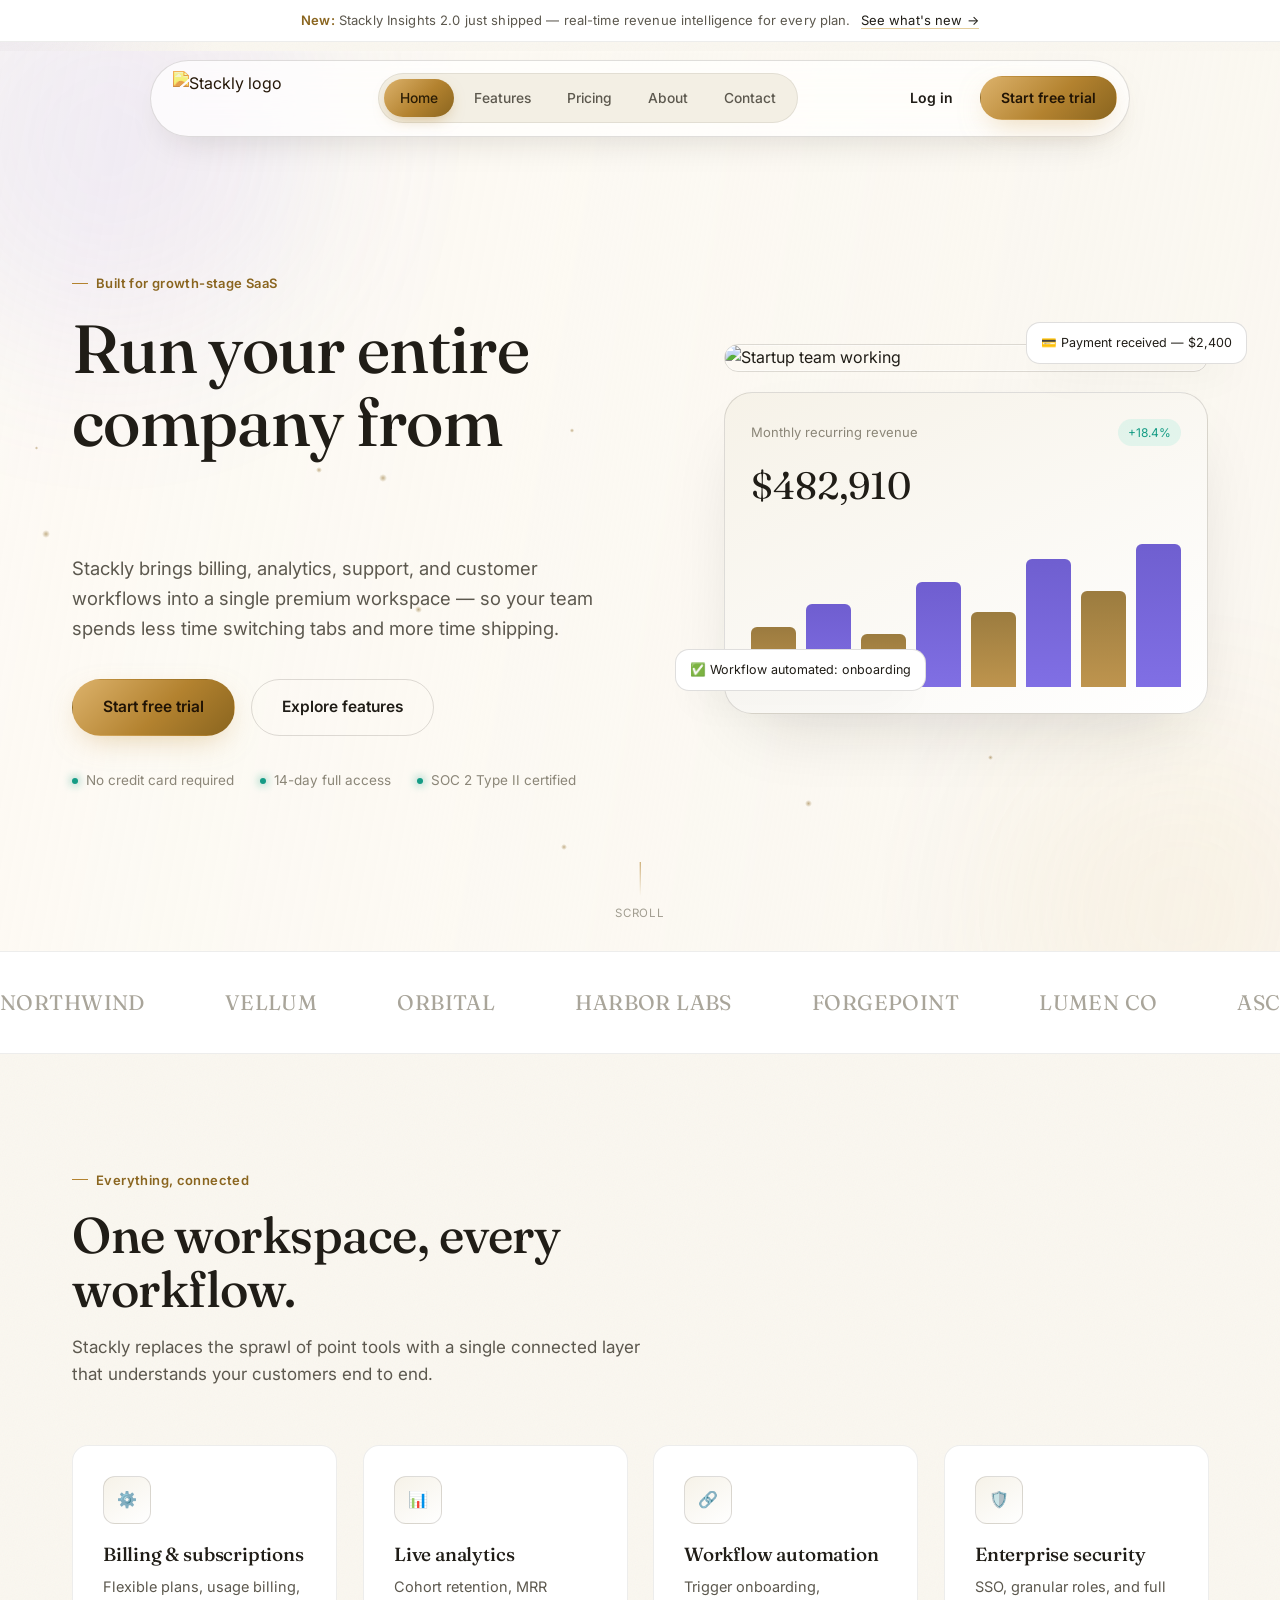
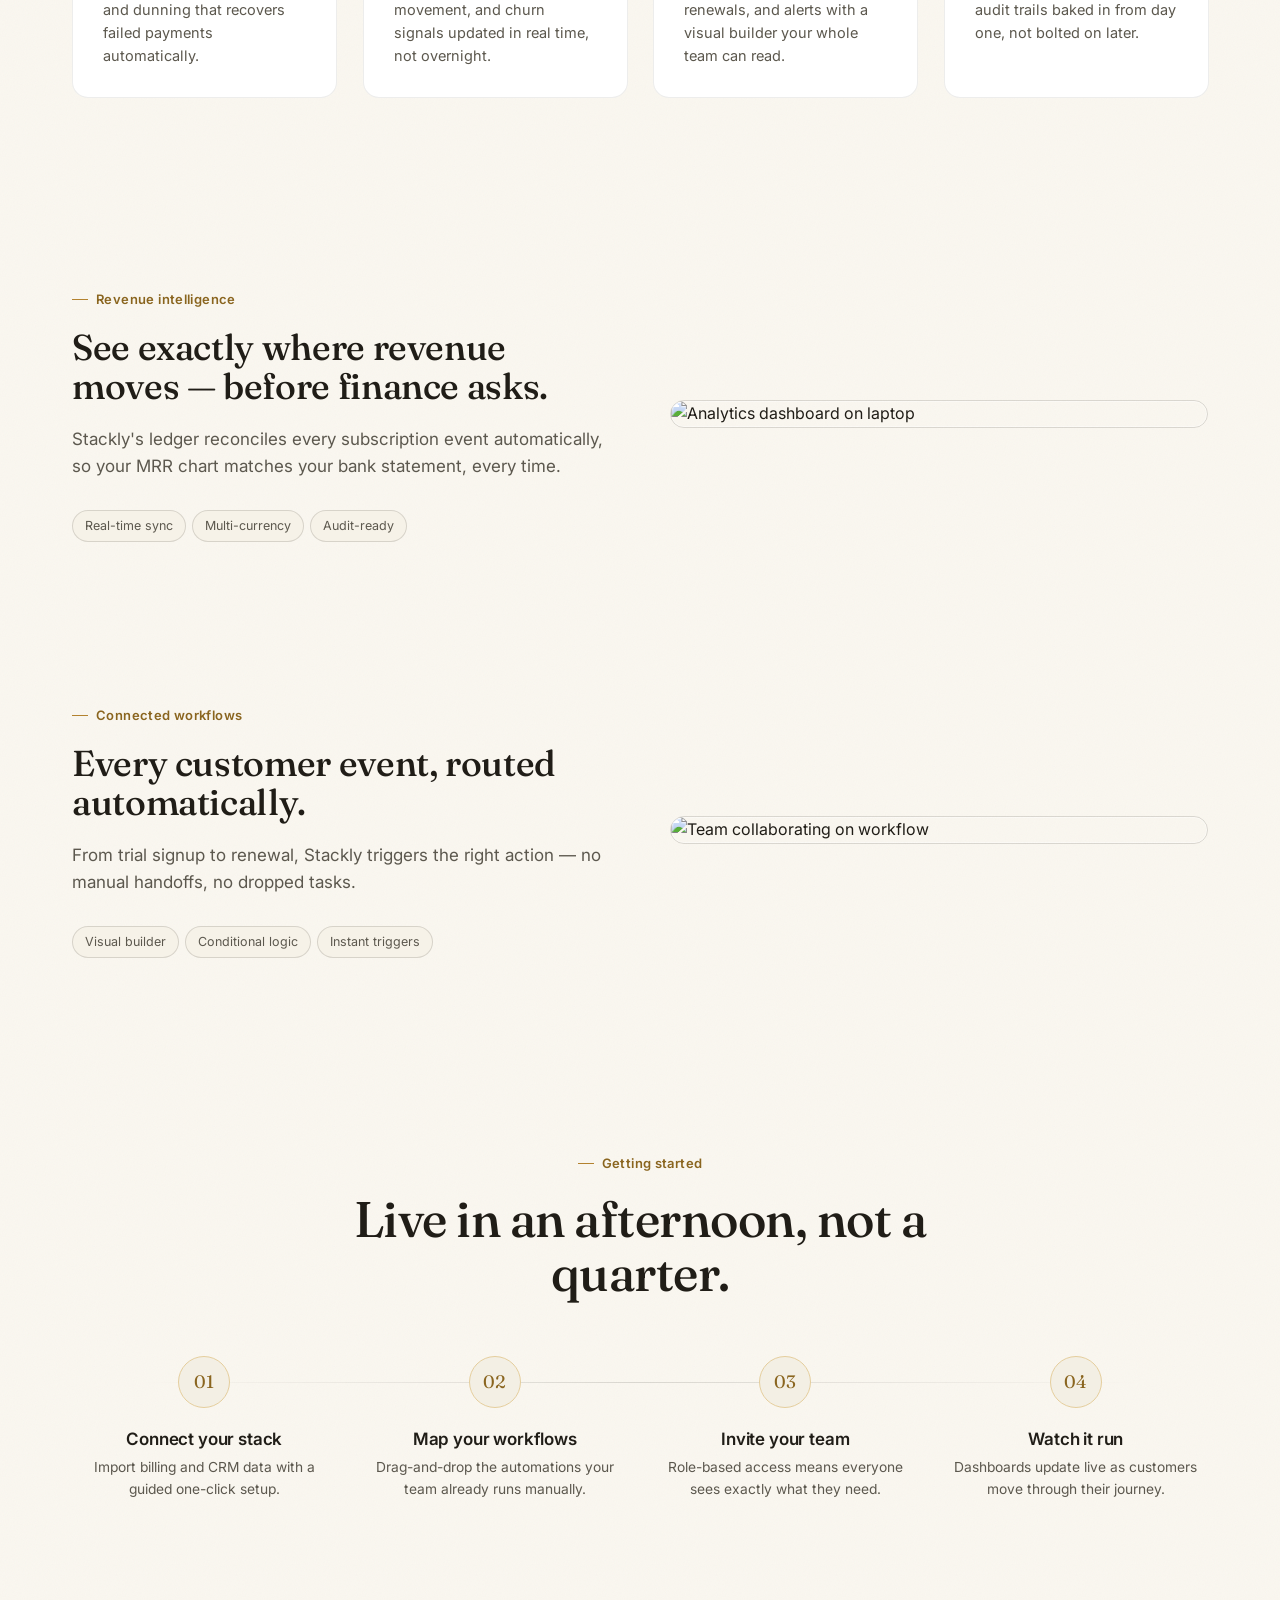
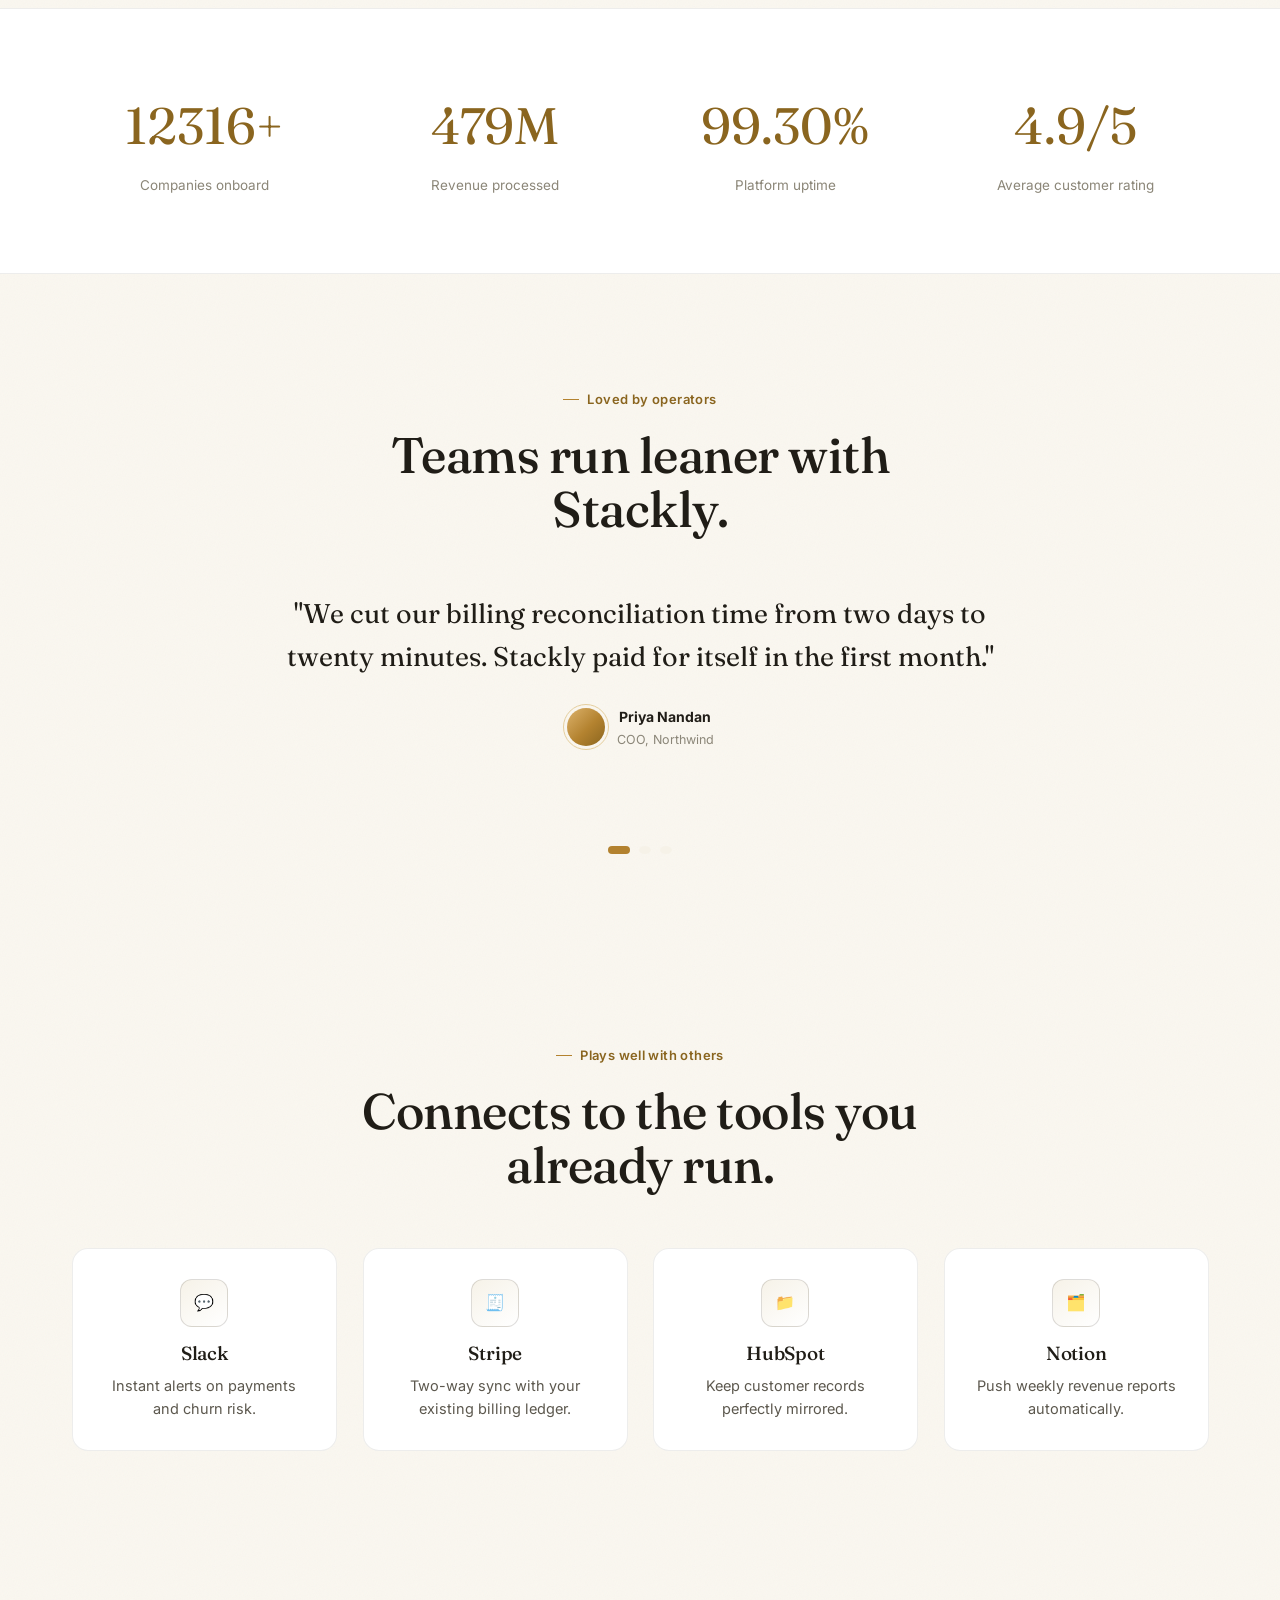
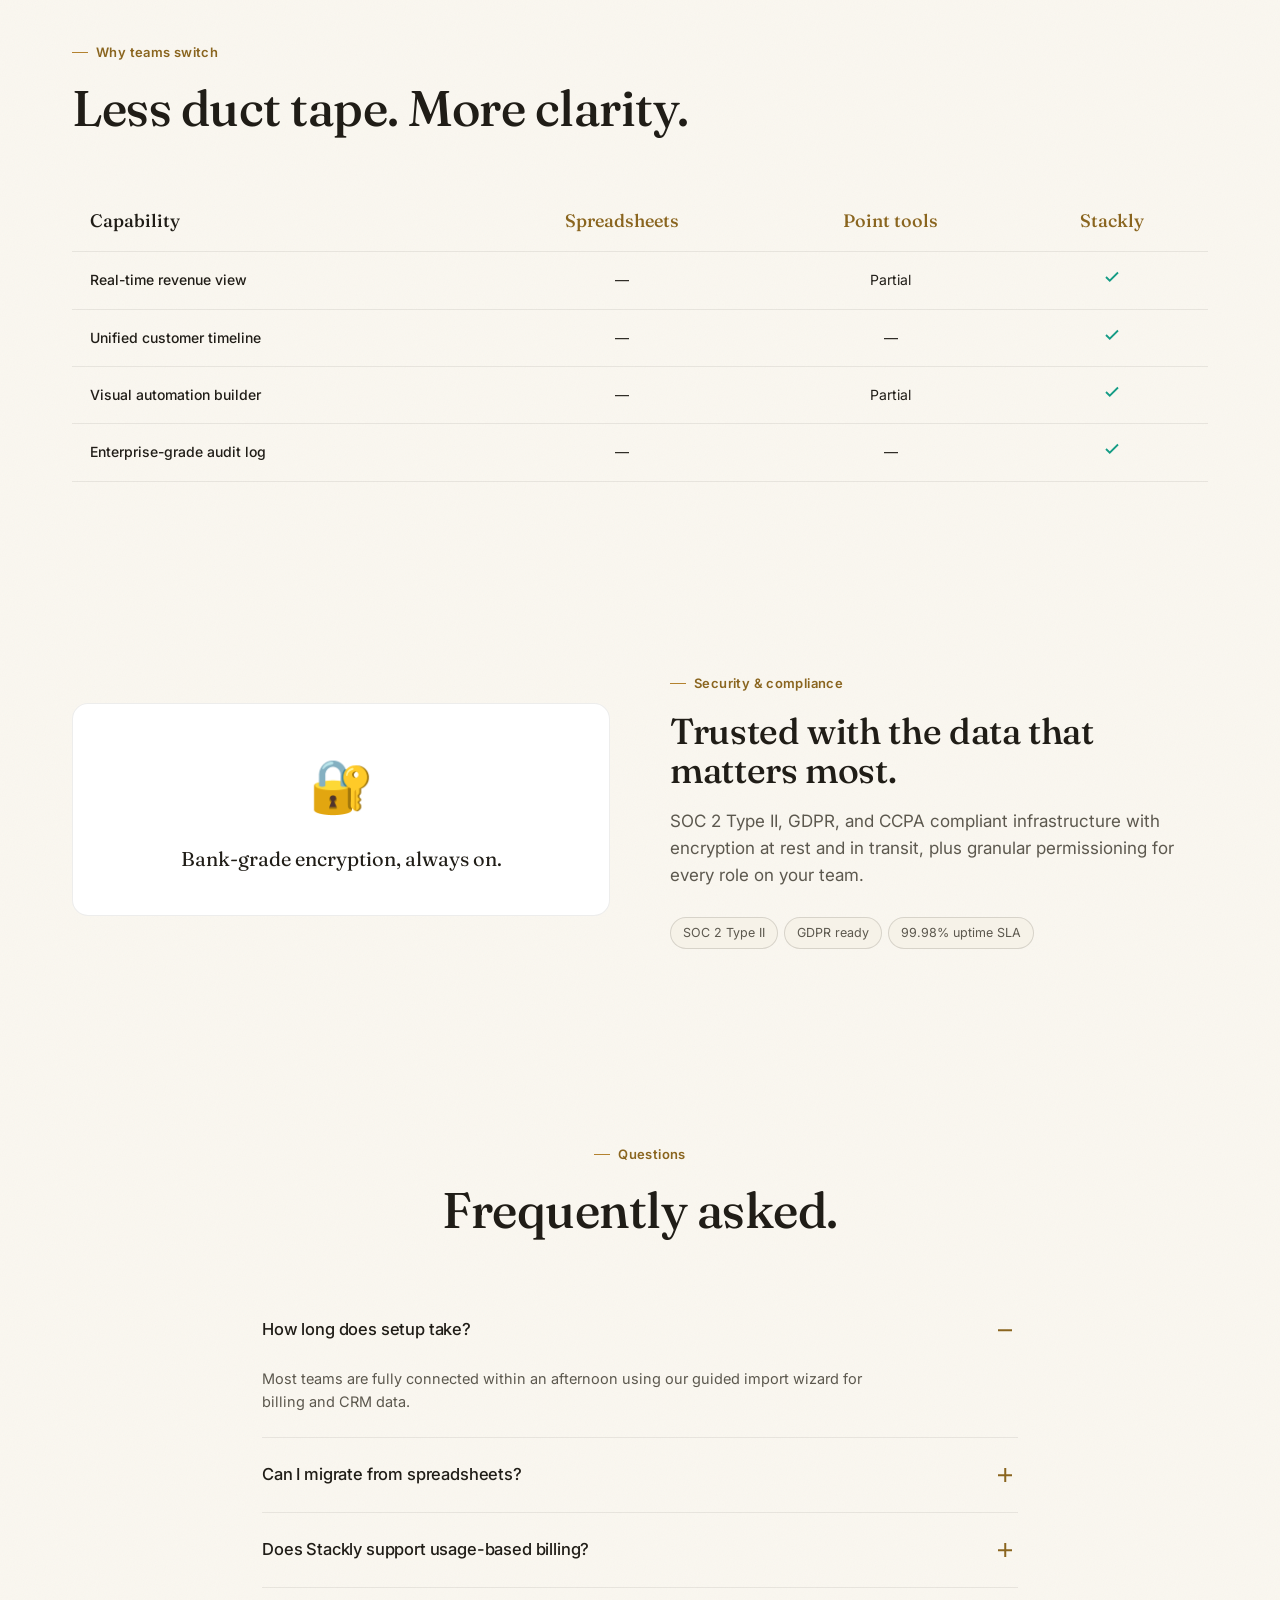
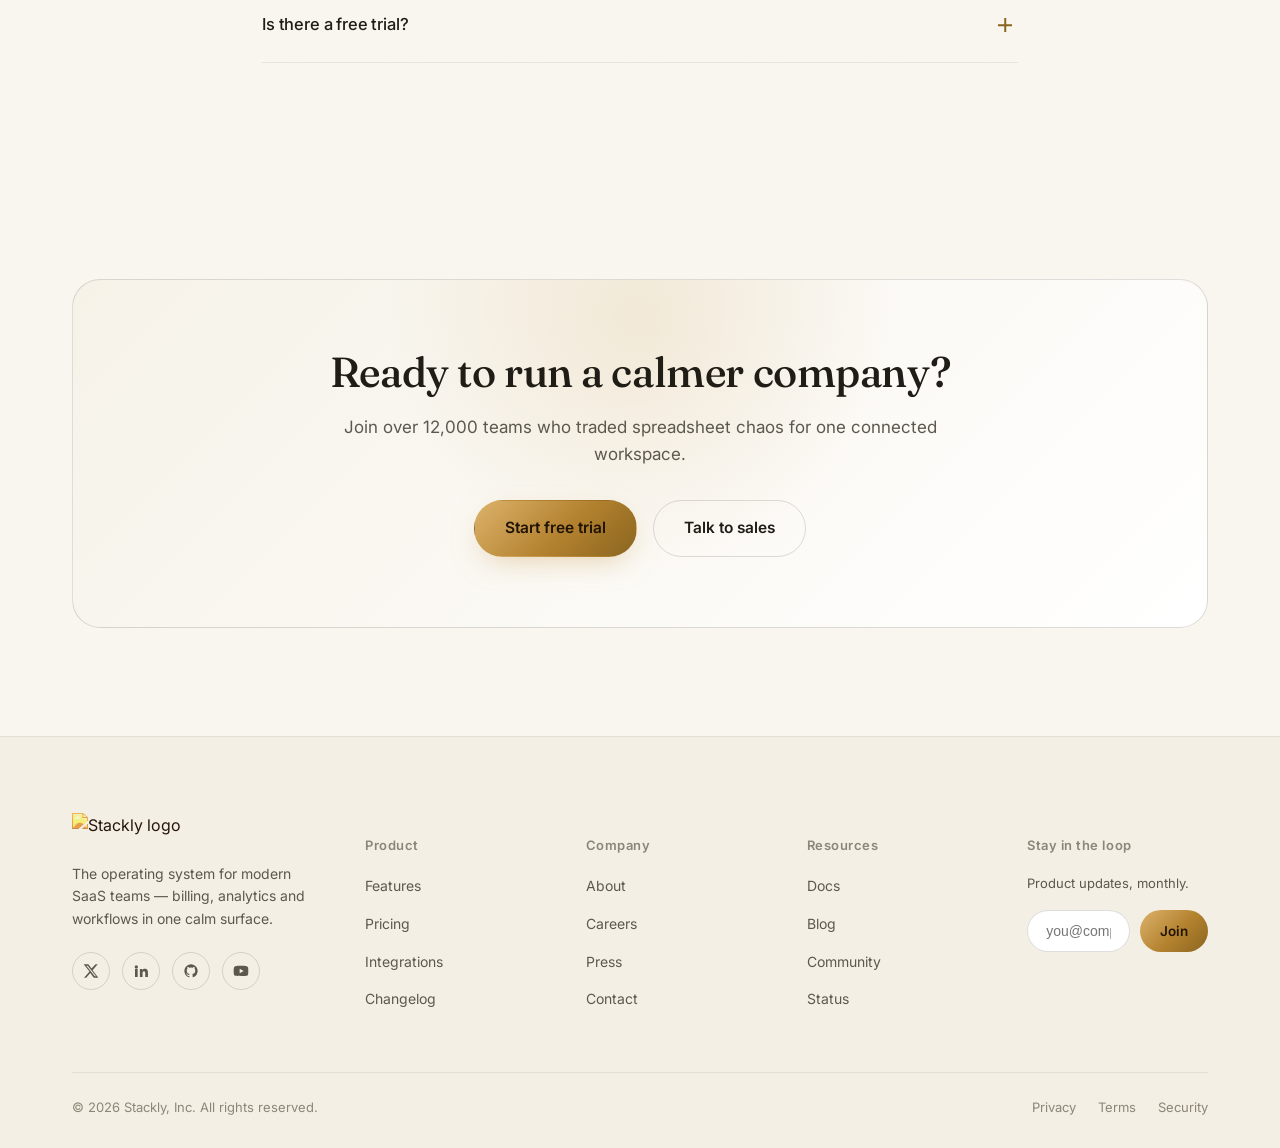
==== index.html @ a8111698 "initial commit" ====
<!doctype html>
<html lang="en">
<head>
<meta charset="UTF-8">
<meta name="viewport" content="width=device-width, initial-scale=1.0">
<title>Stackly — The operating system for modern SaaS teams</title>
<meta name="description" content="Stackly unifies your billing, analytics, and customer workflows into one premium control center built for scaling startups.">
<link rel="icon" href="https://wsrv.nl/?url=https://snabsolutions.in/wp-content/uploads/2026/02/stackly-snab-solutions.png&w=64&h=64&output=webp&q=80&fit=inside">
<link rel="stylesheet" href="styles.css">
</head>
<body>

<div class="grain"></div>
<div class="cursor-glow"></div>

<!-- 1. Announcement bar -->
<div class="announce">
  <strong>New:</strong> Stackly Insights 2.0 just shipped — real-time revenue intelligence for every plan.
  <a href="features.html">See what's new →</a>
</div>

<!-- Header / Nav -->
<header class="site">
  <nav class="nav">
    <a href="index.html" class="brand">
      <img class="logo-tint" src="https://wsrv.nl/?url=https://snabsolutions.in/wp-content/uploads/2026/02/stackly-snab-solutions.png&w=260&h=104&output=webp&q=80&fit=inside" alt="Stackly logo">
    </a>
    <div class="nav-links">
      <a href="index.html" class="active">Home</a>
      <a href="features.html">Features</a>
      <a href="pricing.html">Pricing</a>
      <a href="about.html">About</a>
      <a href="contact.html">Contact</a>
    </div>
    <div class="nav-cta">
      <a href="contact.html" class="btn btn-ghost">Log in</a>
      <a href="pricing.html" class="btn btn-primary"><span>Start free trial</span></a>
      <button class="burger" aria-label="Menu"><span></span><span></span><span></span></button>
    </div>
  </nav>
</header>
<div class="menu-scrim"></div>
<div class="mobile-menu">
  <button class="menu-close" aria-label="Close menu"><span></span><span></span></button>
  <div class="mobile-menu-links">
  <a href="index.html">Home</a>
  <a href="features.html">Features</a>
  <a href="pricing.html">Pricing</a>
  <a href="about.html">About</a>
  <a href="contact.html">Contact</a>
  </div>
  <div class="mobile-menu-actions">
    <a href="contact.html" class="btn btn-ghost btn-block" style="justify-content:center;">Log in</a>
    <a href="pricing.html" class="btn btn-primary btn-block" style="margin-top:20px;justify-content:center;"><span>Start free trial</span></a>
  </div>
</div>

<!-- 2. Hero -->
<section class="hero hero-home">
  <div class="hero-bg-layer"></div>
  <span class="blob blob-1"></span>
  <span class="blob blob-2"></span>
  <div class="container hero-grid">
    <div class="hero-copy reveal in">
      <div class="eyebrow">Built for growth-stage SaaS</div>
      <h1>Run your entire company from <em>one calm surface.</em></h1>
      <p class="lede">Stackly brings billing, analytics, support, and customer workflows into a single premium workspace — so your team spends less time switching tabs and more time shipping.</p>
      <div class="hero-actions">
        <a href="pricing.html" class="btn btn-primary btn-lg"><span>Start free trial</span></a>
        <a href="features.html" class="btn btn-ghost btn-lg">Explore features</a>
      </div>
      <div class="hero-meta">
        <span><i class="dot-ok"></i> No credit card required</span>
        <span><i class="dot-ok"></i> 14-day full access</span>
        <span><i class="dot-ok"></i> SOC 2 Type II certified</span>
      </div>
    </div>
    <div class="hero-visual">
      <div class="img-frame hero-photo reveal-scale in">
        <img src="https://wsrv.nl/?url=https%3A%2F%2Fimages.pexels.com%2Fphotos%2F29267512%2Fpexels-photo-29267512.jpeg&w=800&output=webp&q=75&fit=cover" alt="Startup team working" class="content-img" loading="lazy">
      </div>
      <div class="card-float">
        <div style="display:flex;justify-content:space-between;align-items:center;">
          <span style="font-size:13px;color:var(--text-faint);">Monthly recurring revenue</span>
          <span style="font-size:12px;color:var(--teal);background:rgba(52,209,182,.12);padding:4px 10px;border-radius:20px;">+18.4%</span>
        </div>
        <div style="font-family:'Fraunces';font-size:38px;margin-top:10px;">$482,910</div>
        <div class="mockbars">
          <i style="height:40%"></i><i style="height:55%"></i><i style="height:35%"></i><i style="height:70%"></i>
          <i style="height:50%"></i><i style="height:85%"></i><i style="height:64%"></i><i style="height:95%"></i>
        </div>
      </div>
      <div class="mini-badge b1">💳 Payment received — $2,400</div>
      <div class="mini-badge b2">✅ Workflow automated: onboarding</div>
    </div>
  </div>
  <div class="scroll-cue"><span></span>Scroll</div>
</section>

<!-- 3. Logo marquee -->
<div class="marquee-wrap">
  <div class="marquee-track">
    <span>NORTHWIND</span><span>VELLUM</span><span>ORBITAL</span><span>HARBOR&nbsp;LABS</span><span>FORGEPOINT</span><span>LUMEN&nbsp;CO</span><span>ASCEND</span>
    <span>NORTHWIND</span><span>VELLUM</span><span>ORBITAL</span><span>HARBOR&nbsp;LABS</span><span>FORGEPOINT</span><span>LUMEN&nbsp;CO</span><span>ASCEND</span>
  </div>
</div>

<!-- 4. Feature grid -->
<section>
  <div class="container">
    <div class="section-head reveal">
      <div class="eyebrow">Everything, connected</div>
      <h2 class="display">One workspace, every workflow.</h2>
      <p class="lede">Stackly replaces the sprawl of point tools with a single connected layer that understands your customers end to end.</p>
    </div>
    <div class="grid g-4 stagger">
      <div class="card reveal">
        <div class="icon">⚙️</div>
        <h3>Billing & subscriptions</h3>
        <p>Flexible plans, usage billing, and dunning that recovers failed payments automatically.</p>
      </div>
      <div class="card reveal">
        <div class="icon">📊</div>
        <h3>Live analytics</h3>
        <p>Cohort retention, MRR movement, and churn signals updated in real time, not overnight.</p>
      </div>
      <div class="card reveal">
        <div class="icon">🔗</div>
        <h3>Workflow automation</h3>
        <p>Trigger onboarding, renewals, and alerts with a visual builder your whole team can read.</p>
      </div>
      <div class="card reveal">
        <div class="icon">🛡️</div>
        <h3>Enterprise security</h3>
        <p>SSO, granular roles, and full audit trails baked in from day one, not bolted on later.</p>
      </div>
    </div>
  </div>
</section>

<!-- 5. Split feature showcase -->
<section class="section-tight">
  <div class="container split">
    <div class="reveal">
      <div class="eyebrow">Revenue intelligence</div>
      <h2 class="display" style="font-size:36px;">See exactly where revenue moves — before finance asks.</h2>
      <p class="lede" style="margin-top:20px;">Stackly's ledger reconciles every subscription event automatically, so your MRR chart matches your bank statement, every time.</p>
      <div style="margin-top:26px;"><span class="tag">Real-time sync</span><span class="tag">Multi-currency</span><span class="tag">Audit-ready</span></div>
    </div>
    <div class="reveal-scale img-frame">
      <img src="https://wsrv.nl/?url=https%3A%2F%2Fimages.pexels.com%2Fphotos%2F7109316%2Fpexels-photo-7109316.jpeg&w=800&output=webp&q=75&fit=cover" alt="Analytics dashboard on laptop" class="content-img" loading="lazy">
    </div>
  </div>
</section>

<!-- 5b. Workflow illustration split -->
<section class="section-tight">
  <div class="container split">
    <div class="reveal-scale img-frame" style="order:2;">
      <img src="https://wsrv.nl/?url=https%3A%2F%2Fimages.pexels.com%2Fphotos%2F17724731%2Fpexels-photo-17724731.jpeg&w=800&output=webp&q=75&fit=cover" alt="Team collaborating on workflow" class="content-img" loading="lazy">
    </div>
    <div class="reveal" style="order:1;">
      <div class="eyebrow">Connected workflows</div>
      <h2 class="display" style="font-size:36px;">Every customer event, routed automatically.</h2>
      <p class="lede" style="margin-top:20px;">From trial signup to renewal, Stackly triggers the right action — no manual handoffs, no dropped tasks.</p>
      <div style="margin-top:26px;"><span class="tag">Visual builder</span><span class="tag">Conditional logic</span><span class="tag">Instant triggers</span></div>
    </div>
  </div>
</section>

<!-- 6. How it works -->
<section>
  <div class="container">
    <div class="section-head center reveal" style="margin-left:auto;margin-right:auto;">
      <div class="eyebrow">Getting started</div>
      <h2 class="display">Live in an afternoon, not a quarter.</h2>
    </div>
    <div class="steps">
      <div class="steps-line"></div>
      <div class="grid g-4 stagger">
        <div class="step reveal"><div class="step-num">01</div><h4>Connect your stack</h4><p>Import billing and CRM data with a guided one-click setup.</p></div>
        <div class="step reveal"><div class="step-num">02</div><h4>Map your workflows</h4><p>Drag-and-drop the automations your team already runs manually.</p></div>
        <div class="step reveal"><div class="step-num">03</div><h4>Invite your team</h4><p>Role-based access means everyone sees exactly what they need.</p></div>
        <div class="step reveal"><div class="step-num">04</div><h4>Watch it run</h4><p>Dashboards update live as customers move through their journey.</p></div>
      </div>
    </div>
  </div>
</section>

<!-- 7. Stats -->
<section class="stats section-tight">
  <div class="container">
    <div class="grid g-4 stagger" style="text-align:center;">
      <div class="reveal"><div class="stat-num" data-count="12400" data-suffix="+">0</div><div class="stat-label">Companies onboard</div></div>
      <div class="reveal"><div class="stat-num" data-count="482" data-suffix="M">0</div><div class="stat-label">Revenue processed</div></div>
      <div class="reveal"><div class="stat-num" data-count="99.98" data-decimals="2" data-suffix="%">0</div><div class="stat-label">Platform uptime</div></div>
      <div class="reveal"><div class="stat-num" data-count="4.9" data-decimals="1" data-suffix="/5">0</div><div class="stat-label">Average customer rating</div></div>
    </div>
  </div>
</section>

<!-- 8. Testimonials -->
<section>
  <div class="container">
    <div class="section-head center reveal">
      <div class="eyebrow">Loved by operators</div>
      <h2 class="display">Teams run leaner with Stackly.</h2>
    </div>
    <div class="t-wrap">
      <div class="t-slide"><p>"We cut our billing reconciliation time from two days to twenty minutes. Stackly paid for itself in the first month."</p>
        <div class="t-who"><span class="t-avatar"></span><div><strong style="font-size:14px;">Priya Nandan</strong><div style="font-size:12.5px;color:var(--text-faint);">COO, Northwind</div></div></div>
      </div>
      <div class="t-slide"><p>"The automation builder is the first one our support team actually enjoys using. It just makes sense."</p>
        <div class="t-who"><span class="t-avatar"></span><div><strong style="font-size:14px;">Marcus Ade</strong><div style="font-size:12.5px;color:var(--text-faint);">Head of CX, Orbital</div></div></div>
      </div>
      <div class="t-slide"><p>"Switching to Stackly felt like finally exhaling. One dashboard, one truth, no more spreadsheets."</p>
        <div class="t-who"><span class="t-avatar"></span><div><strong style="font-size:14px;">Elena Cho</strong><div style="font-size:12.5px;color:var(--text-faint);">Founder, Vellum</div></div></div>
      </div>
    </div>
    <div class="t-dots"><button></button><button></button><button></button></div>
  </div>
</section>

<!-- 9. Integrations -->
<section class="section-tight">
  <div class="container">
    <div class="section-head center reveal">
      <div class="eyebrow">Plays well with others</div>
      <h2 class="display">Connects to the tools you already run.</h2>
    </div>
    <div class="grid g-4 stagger">
      <div class="card reveal center-text"><div class="icon" style="margin:0 auto 16px;">💬</div><h3>Slack</h3><p>Instant alerts on payments and churn risk.</p></div>
      <div class="card reveal center-text"><div class="icon" style="margin:0 auto 16px;">🧾</div><h3>Stripe</h3><p>Two-way sync with your existing billing ledger.</p></div>
      <div class="card reveal center-text"><div class="icon" style="margin:0 auto 16px;">📁</div><h3>HubSpot</h3><p>Keep customer records perfectly mirrored.</p></div>
      <div class="card reveal center-text"><div class="icon" style="margin:0 auto 16px;">🗂️</div><h3>Notion</h3><p>Push weekly revenue reports automatically.</p></div>
    </div>
  </div>
</section>

<!-- 10. Why Stackly / comparison -->
<section>
  <div class="container">
    <div class="section-head reveal">
      <div class="eyebrow">Why teams switch</div>
      <h2 class="display">Less duct tape. More clarity.</h2>
    </div>
    <div class="comp-table-wrap"><table class="comp-table reveal">
      <thead><tr><th>Capability</th><th>Spreadsheets</th><th>Point tools</th><th>Stackly</th></tr></thead>
      <tbody>
        <tr><td>Real-time revenue view</td><td>—</td><td>Partial</td><td><svg width="18" height="18" viewBox="0 0 24 24" fill="none" stroke="currentColor" stroke-width="2.4"><path d="M4 12l5 5L20 6"/></svg></td></tr>
        <tr><td>Unified customer timeline</td><td>—</td><td>—</td><td><svg width="18" height="18" viewBox="0 0 24 24" fill="none" stroke="currentColor" stroke-width="2.4"><path d="M4 12l5 5L20 6"/></svg></td></tr>
        <tr><td>Visual automation builder</td><td>—</td><td>Partial</td><td><svg width="18" height="18" viewBox="0 0 24 24" fill="none" stroke="currentColor" stroke-width="2.4"><path d="M4 12l5 5L20 6"/></svg></td></tr>
        <tr><td>Enterprise-grade audit log</td><td>—</td><td>—</td><td><svg width="18" height="18" viewBox="0 0 24 24" fill="none" stroke="currentColor" stroke-width="2.4"><path d="M4 12l5 5L20 6"/></svg></td></tr>
      </tbody>
    </table></div>
  </div>
</section>

<!-- 11. Security -->
<section class="section-tight">
  <div class="container split">
    <div class="reveal-scale">
      <div class="card" style="padding:40px;text-align:center;">
        <div style="font-size:52px;">🔐</div>
        <p style="margin-top:16px;color:var(--text);font-family:'Fraunces';font-size:20px;">Bank-grade encryption, always on.</p>
      </div>
    </div>
    <div class="reveal">
      <div class="eyebrow">Security & compliance</div>
      <h2 class="display" style="font-size:36px;">Trusted with the data that matters most.</h2>
      <p class="lede" style="margin-top:18px;">SOC 2 Type II, GDPR, and CCPA compliant infrastructure with encryption at rest and in transit, plus granular permissioning for every role on your team.</p>
      <div style="margin-top:24px;"><span class="tag">SOC 2 Type II</span><span class="tag">GDPR ready</span><span class="tag">99.98% uptime SLA</span></div>
    </div>
  </div>
</section>

<!-- 12. FAQ -->
<section>
  <div class="container" style="max-width:820px;">
    <div class="section-head center reveal" style="margin-left:auto;margin-right:auto;">
      <div class="eyebrow">Questions</div>
      <h2 class="display">Frequently asked.</h2>
    </div>
    <div class="reveal">
      <div class="faq-item open">
        <div class="faq-q"><h4>How long does setup take?</h4><span class="faq-plus"></span></div>
        <div class="faq-a" style="max-height:200px;"><p>Most teams are fully connected within an afternoon using our guided import wizard for billing and CRM data.</p></div>
      </div>
      <div class="faq-item">
        <div class="faq-q"><h4>Can I migrate from spreadsheets?</h4><span class="faq-plus"></span></div>
        <div class="faq-a"><p>Yes — our import tool reads CSV exports directly and maps fields automatically, with a review step before anything goes live.</p></div>
      </div>
      <div class="faq-item">
        <div class="faq-q"><h4>Does Stackly support usage-based billing?</h4><span class="faq-plus"></span></div>
        <div class="faq-a"><p>Absolutely. You can combine seat-based, usage-based, and flat pricing within the same plan.</p></div>
      </div>
      <div class="faq-item">
        <div class="faq-q"><h4>Is there a free trial?</h4><span class="faq-plus"></span></div>
        <div class="faq-a"><p>Every plan includes 14 days of full access, no credit card required to start.</p></div>
      </div>
    </div>
  </div>
</section>

<!-- 13. CTA banner -->
<section>
  <div class="container">
    <div class="cta-banner reveal-scale">
      <h2>Ready to run a calmer company?</h2>
      <p class="lede">Join over 12,000 teams who traded spreadsheet chaos for one connected workspace.</p>
      <div class="cta-actions">
        <a href="pricing.html" class="btn btn-primary btn-lg"><span>Start free trial</span></a>
        <a href="contact.html" class="btn btn-ghost btn-lg">Talk to sales</a>
      </div>
    </div>
  </div>
</section>

<!-- 14. Footer -->
<footer class="site">
  <div class="container">
    <div class="footer-top">
      <div class="footer-brand">
        <img class="logo-tint" src="https://wsrv.nl/?url=https://snabsolutions.in/wp-content/uploads/2026/02/stackly-snab-solutions.png&w=260&h=104&output=webp&q=80&fit=inside" alt="Stackly logo">
        <p>The operating system for modern SaaS teams — billing, analytics and workflows in one calm surface.</p>
        <div class="social-row">
          <a href="404.html" aria-label="X"><svg viewBox="0 0 24 24" fill="currentColor"><path d="M18.9 2H22l-7.6 8.7L23 22h-6.8l-5.3-6.9L4.8 22H1.6l8.1-9.3L1 2h7l4.8 6.3L18.9 2Zm-1.2 18h1.9L7 4h-2l12.7 16Z"/></svg></a>
          <a href="404.html" aria-label="LinkedIn"><svg viewBox="0 0 24 24" fill="currentColor"><path d="M4.98 3.5a2.5 2.5 0 1 1 0 5 2.5 2.5 0 0 1 0-5ZM3 9h4v12H3V9Zm7 0h3.8v1.7h.05c.53-1 1.83-2.05 3.77-2.05 4.03 0 4.78 2.65 4.78 6.1V21h-4v-5.6c0-1.35-.02-3.08-1.88-3.08-1.88 0-2.17 1.47-2.17 2.98V21h-4V9Z"/></svg></a>
          <a href="404.html" aria-label="GitHub"><svg viewBox="0 0 24 24" fill="currentColor"><path d="M12 2a10 10 0 0 0-3.16 19.5c.5.1.68-.22.68-.48v-1.7c-2.78.6-3.37-1.34-3.37-1.34-.46-1.16-1.1-1.47-1.1-1.47-.9-.62.07-.6.07-.6 1 .07 1.53 1.03 1.53 1.03.9 1.52 2.34 1.08 2.91.83.09-.65.35-1.08.63-1.33-2.22-.25-4.56-1.11-4.56-4.94 0-1.1.39-1.99 1.03-2.7-.1-.25-.45-1.27.1-2.65 0 0 .84-.27 2.75 1.02a9.5 9.5 0 0 1 5 0c1.91-1.3 2.75-1.02 2.75-1.02.55 1.38.2 2.4.1 2.65.64.71 1.03 1.6 1.03 2.7 0 3.84-2.35 4.68-4.58 4.93.36.3.68.92.68 1.85v2.74c0 .27.18.58.69.48A10 10 0 0 0 12 2Z"/></svg></a>
          <a href="404.html" aria-label="YouTube"><svg viewBox="0 0 24 24" fill="currentColor"><path d="M23 12s0-3.5-.45-5.2a3 3 0 0 0-2.1-2.1C18.7 4.2 12 4.2 12 4.2s-6.7 0-8.45.5a3 3 0 0 0-2.1 2.1C1 8.5 1 12 1 12s0 3.5.45 5.2a3 3 0 0 0 2.1 2.1c1.75.5 8.45.5 8.45.5s6.7 0 8.45-.5a3 3 0 0 0 2.1-2.1C23 15.5 23 12 23 12ZM10 15.5v-7l6 3.5-6 3.5Z"/></svg></a>
        </div>
      </div>
      <div class="f-col"><h5>Product</h5><ul>
        <li><a href="features.html">Features</a></li>
        <li><a href="pricing.html">Pricing</a></li>
        <li><a href="404.html">Integrations</a></li>
        <li><a href="404.html">Changelog</a></li>
      </ul></div>
      <div class="f-col"><h5>Company</h5><ul>
        <li><a href="about.html">About</a></li>
        <li><a href="404.html">Careers</a></li>
        <li><a href="404.html">Press</a></li>
        <li><a href="contact.html">Contact</a></li>
      </ul></div>
      <div class="f-col"><h5>Resources</h5><ul>
        <li><a href="404.html">Docs</a></li>
        <li><a href="404.html">Blog</a></li>
        <li><a href="404.html">Community</a></li>
        <li><a href="404.html">Status</a></li>
      </ul></div>
      <div class="f-col"><h5>Stay in the loop</h5>
        <p style="font-size:13px;margin-bottom:6px;">Product updates, monthly.</p>
        <div class="newsletter"><input type="email" placeholder="you@company.com"><button>Join</button></div>
      </div>
    </div>
    <div class="footer-bottom">
      <span>© 2026 Stackly, Inc. All rights reserved.</span>
      <div class="legal"><a href="404.html">Privacy</a><a href="404.html">Terms</a><a href="404.html">Security</a></div>
    </div>
  </div>
</footer>

<button class="to-top" aria-label="Back to top">↑</button>

<script src="script.js"></script>
</body>
</html>
---- styles.css ----
/* ===========================================================
   STACKLY — Premium SaaS Design System
   =========================================================== */

@import url('https://fonts.googleapis.com/css2?family=Fraunces:opsz,wght@9..144,300;9..144,400;9..144,500;9..144,600;9..144,700&family=Inter:wght@300;400;500;600;700;800&display=swap');

:root{
  /* --- Core palette: warm ivory + deep ink text + aged gold / violet-teal accents --- */
  --ink:            #faf7f0;
  --ink-soft:       #f3efe4;
  --surface:        #ffffffb0;
  --surface-solid:  #ffffff;
  --surface-2:      #f6f2e8;
  --border:         rgba(30,26,18,0.08);
  --border-strong:  rgba(30,26,18,0.14);

  --text:           #201d17;
  --text-dim:       #5c584e;
  --text-faint:     #8b8678;

  --gold:           #b3822f;
  --gold-bright:    #8a651f;
  --gold-dim:       #e4cd9c;

  --violet:         #6a56e0;
  --violet-bright:  #5643c9;
  --teal:           #159c85;

  --gradient-gold:   linear-gradient(135deg, #dcb26b, var(--gold) 55%, #8a651f);
  --gradient-hero:   radial-gradient(circle at 20% 20%, rgba(106,86,224,0.10), transparent 45%),
                     radial-gradient(circle at 80% 0%, rgba(179,130,47,0.10), transparent 40%),
                     radial-gradient(circle at 50% 100%, rgba(21,156,133,0.08), transparent 45%);

  --radius-s: 10px;
  --radius-m: 16px;
  --radius-l: 28px;

  --ease: cubic-bezier(.16,.84,.44,1);
  --ease-soft: cubic-bezier(.4,0,.2,1);

  --container: 1200px;
}

*,*::before,*::after{ box-sizing: border-box; }
html{ scroll-behavior: smooth; overflow-x: hidden; width:100%; }

@media (prefers-reduced-motion: reduce){
  html{ scroll-behavior: auto; }
  *,*::before,*::after{ animation-duration: 0.001ms !important; animation-iteration-count: 1 !important; transition-duration: 0.001ms !important; scroll-behavior: auto !important; }
}

body{
  margin:0;
  background: var(--ink);
  color: var(--text);
  font-family: 'Inter', sans-serif;
  font-size: 16px;
  line-height: 1.6;
  -webkit-font-smoothing: antialiased;
  overflow-x: hidden;
  position: relative;
}

h1,h2,h3,h4{
  font-family: 'Fraunces', serif;
  font-weight: 500;
  line-height: 1.08;
  letter-spacing: -0.01em;
  margin: 0;
  color: var(--text);
}

p{ margin:0; color: var(--text-dim); }
a{ color: inherit; text-decoration: none; }
img{ max-width: 100%; display: block; }
table{ max-width: 100%; }

/* Flex/grid children default to min-width:auto, which lets long content
   (form inputs, long words, tables) push their track wider than the
   viewport and cause page-level horizontal scroll. Force them to shrink. */
.grid > *, .footer-top > *, .split > *, .hero-grid > *,
.newsletter, .newsletter > *, .form-row > *, .nav-cta, .nav-links,
.hero-actions, .cta-actions, .stagger > *{ min-width: 0; }

ul{ list-style: none; margin:0; padding:0; }
button{ font-family: inherit; cursor: pointer; }

.container{
  max-width: var(--container);
  margin: 0 auto;
  padding: 0 32px;
}

::selection{ background: var(--gold); color: #06070c; }

/* scrollbar */
::-webkit-scrollbar{ width: 10px; }
::-webkit-scrollbar-track{ background: var(--ink); }
::-webkit-scrollbar-thumb{ background: var(--surface-2); border-radius: 10px; border: 2px solid var(--ink); }

/* ===================== Ambient background layer ===================== */
.grain{
  position: fixed; inset:0; z-index: 1; pointer-events:none; opacity:.035; mix-blend-mode: overlay;
  background-image: url("data:image/svg+xml,%3Csvg xmlns='http://www.w3.org/2000/svg' width='120' height='120'%3E%3Cfilter id='n'%3E%3CfeTurbulence type='fractalNoise' baseFrequency='0.9' numOctaves='2' stitchTiles='stitch'/%3E%3C/filter%3E%3Crect width='100%25' height='100%25' filter='url(%23n)'/%3E%3C/svg%3E");
}

.cursor-glow{
  position: fixed; width: 480px; height: 480px; border-radius: 50%; pointer-events:none; z-index:0;
  background: radial-gradient(circle, rgba(139,124,246,0.10), transparent 65%);
  transform: translate(-50%,-50%);
  transition: opacity .4s ease;
  left: 0; top:0;
}

/* ===================== Announcement bar ===================== */
.announce{
  position: relative; z-index: 50;
  background: var(--surface-solid);
  border-bottom: 1px solid var(--border);
  text-align: center;
  padding: 10px 16px;
  font-size: 13px;
  color: var(--text-dim);
  letter-spacing: .01em;
}
.announce strong{ color: var(--gold-bright); font-weight: 600; }
.announce a{ color: var(--text); border-bottom: 1px solid var(--gold-dim); margin-left: 6px; }

/* ===================== Header — floating pill nav ===================== */
header.site{
  position: sticky; top:0; z-index: 100;
  padding: 18px 24px 0;
  background: transparent;
  border-bottom: none;
  pointer-events: none;
}
.nav{
  display:flex; align-items:center; justify-content:space-between;
  padding: 10px 12px 10px 22px;
  max-width: 980px;
  margin: 0 auto;
  background: rgba(255,255,255,0.72);
  backdrop-filter: blur(18px) saturate(160%);
  border: 1px solid var(--border-strong);
  border-radius: 999px;
  box-shadow: 0 14px 40px -20px rgba(30,26,18,.22);
  pointer-events: all;
  transition: box-shadow .35s ease, background .35s ease, transform .35s ease;
}
.nav:hover{ box-shadow: 0 18px 46px -18px rgba(30,26,18,.28); }
.brand{ display:flex; align-items:center; gap:10px; flex-shrink:0; }
.brand img{ height: 55px; width:auto; }

.logo-tint{
  height: 30px; width:auto; display:block;
  filter: grayscale(1) sepia(1) saturate(2.4) hue-rotate(-8deg) brightness(0.92) contrast(1.08);
  transition: filter .3s ease, transform .3s ease;
}
.brand:hover .logo-tint{ filter: grayscale(1) sepia(1) saturate(3) hue-rotate(-8deg) brightness(1) contrast(1.1); transform: scale(1.03); }
.footer-brand .logo-tint{ height:32px; }

.nav-links{
  display:flex; align-items:center; gap: 4px;
  background: var(--ink-soft);
  border-radius: 999px; padding: 5px; border: 1px solid var(--border);
}
.nav-links a{
  font-size: 13.8px; color: var(--text-dim); font-weight: 500;
  position: relative; padding: 8px 16px; border-radius: 999px;
  transition: color .3s ease, background .3s ease;
}
.nav-links a::after{ content: none; }
.nav-links a:hover{ color: var(--text); background: rgba(255,255,255,.7); }
.nav-links a.active{ color: #2a1c05; background: var(--gradient-gold); box-shadow: 0 6px 16px -6px rgba(179,130,47,.55); }

.nav-cta{ display:flex; align-items:center; gap:10px; }
.nav-cta .btn-ghost{ border-color: transparent; padding: 10px 16px; }
.nav-cta .btn-primary{ padding: 10px 20px; }
.btn{
  display:inline-flex; align-items:center; justify-content:center; gap:8px;
  padding: 11px 22px; border-radius: 999px; font-size: 14px; font-weight: 600;
  border: 1px solid transparent; white-space: nowrap;
  transition: transform .35s var(--ease), box-shadow .35s var(--ease), background .3s ease, border-color .3s ease;
  position: relative; overflow: hidden;
}
.btn-ghost{ color: var(--text); border-color: var(--border-strong); background: transparent; }
.btn-ghost:hover{ border-color: var(--gold); color: var(--gold-bright); transform: translateY(-2px); }
.btn-primary{
  background: var(--gradient-gold); color: #211405;
  box-shadow: 0 10px 30px -10px rgba(205,164,94,0.55);
}
.btn-primary:hover{ transform: translateY(-3px); box-shadow: 0 16px 36px -8px rgba(205,164,94,0.7); }
.btn-primary span{ position: relative; z-index: 2; }
.btn-primary::before{
  content:''; position:absolute; inset:0; background: linear-gradient(120deg, transparent, rgba(255,255,255,.55), transparent);
  transform: translateX(-120%) skewX(-20deg);
  transition: transform .7s ease;
}
.btn-primary:hover::before{ transform: translateX(120%) skewX(-20deg); }
.btn-block{ width: 100%; }
.btn-lg{ padding: 15px 30px; font-size: 15.5px; }

.burger{
  display:none; width: 44px; height:44px; border-radius:14px;
  border:1px solid var(--border-strong);
  background: linear-gradient(145deg, rgba(255,255,255,.95), rgba(246,242,232,.9));
  position:relative; flex-shrink:0;
  box-shadow: 0 7px 20px rgba(30,26,18,.10), inset 0 1px 0 rgba(255,255,255,.8);
}
.burger span{
  position:absolute; left:12px; right:12px; height:2px; border-radius:10px;
  background: var(--text); transform-origin:center;
  transition: transform .4s var(--ease), opacity .25s ease, background .3s ease, top .3s var(--ease);
}
.burger span:nth-child(1){ top:15px; }
.burger span:nth-child(2){ top:21px; }
.burger span:nth-child(3){ top:27px; }
.burger.open span:nth-child(1){ top:21px; transform: rotate(45deg); background: var(--gold-bright); }
.burger.open span:nth-child(2){ opacity:0; transform: scaleX(0); }
.burger.open span:nth-child(3){ top:21px; transform: rotate(-45deg); background: var(--gold-bright); }

.mobile-menu{
  display:none; position: fixed; inset: 0 0 0 auto; width: min(88vw,380px); top:0; height:100vh; height:100dvh; z-index: 150;
  background:
    radial-gradient(circle at 85% 10%, rgba(179,130,47,.10), transparent 35%),
    radial-gradient(circle at 10% 90%, rgba(106,86,224,.08), transparent 35%),
    var(--surface-solid);
  border-left: 1px solid var(--border);
  transform: translateX(100%); transition: transform .45s var(--ease);
  padding: calc(96px + env(safe-area-inset-top,0px)) 30px calc(30px + env(safe-area-inset-bottom,0px));
  flex-direction:column; gap: 6px; overflow-y:auto;
}
.mobile-menu.open{ transform: translateX(0); }
.mobile-menu a{
  padding: 16px 4px; font-size: 19px; border-bottom: 1px solid var(--border); color: var(--text); font-family:'Fraunces';
  opacity:0; transform: translateX(16px);
  transition: color .3s ease, transform .4s var(--ease), opacity .4s ease, padding-left .3s ease;
}
.mobile-menu.open a{ opacity:1; transform: translateX(0); }
.mobile-menu.open a:nth-child(1){ transition-delay:.06s; }
.mobile-menu.open a:nth-child(2){ transition-delay:.11s; }
.mobile-menu.open a:nth-child(3){ transition-delay:.16s; }
.mobile-menu.open a:nth-child(4){ transition-delay:.21s; }
.mobile-menu.open a:nth-child(5){ transition-delay:.26s; }
.mobile-menu.open a:nth-child(6){ transition-delay:.31s; }
.mobile-menu a:hover{ color: var(--gold-bright); padding-left: 8px; }
.menu-scrim{ position:fixed; inset:0; background: rgba(20,17,12,.55); z-index:140; opacity:0; pointer-events:none; transition:opacity .4s ease; backdrop-filter: blur(6px); -webkit-backdrop-filter: blur(6px); }
.menu-scrim.open{ opacity:1; pointer-events:all; }

/* ---- explicit close (×) button inside the mobile menu ---- */
.menu-close{
  position:absolute; top: calc(20px + env(safe-area-inset-top,0px)); right:20px;
  width:40px; height:40px; border-radius:50%;
  border:1px solid var(--border-strong); background: var(--surface-2);
  display:flex; align-items:center; justify-content:center;
}
.menu-close span{
  position:absolute; width:16px; height:2px; border-radius:2px; background: var(--text);
}
.menu-close span:nth-child(1){ transform: rotate(45deg); }
.menu-close span:nth-child(2){ transform: rotate(-45deg); }
.menu-close:hover{ background: var(--gradient-gold); border-color:transparent; }
.menu-close:hover span{ background:#211405; }

.mobile-menu-links{ display:flex; flex-direction:column; }
.mobile-menu-actions{ display:flex; flex-direction:column; gap:12px; margin-top:22px; }
.mobile-menu-actions .btn{ opacity:1 !important; transform:none !important; border-bottom:none; }

/* ===================== Section base ===================== */
section{ position: relative; z-index: 2; padding: 108px 0; }
.section-tight{ padding: 76px 0; }
.eyebrow{
  display:inline-flex; align-items:center; gap:8px;
  color: var(--gold-bright); font-size: 13px; font-weight: 600; letter-spacing: .03em; margin-bottom: 18px;
}
.eyebrow::before{ content:''; width:16px; height:1px; background: var(--gold); }
.section-head{ max-width: 640px; margin-bottom: 56px; }
.section-head.center{ margin-left:auto; margin-right:auto; text-align:center; }
h2.display{ font-size: clamp(32px, 4.2vw, 50px); }
.lede{ margin-top: 18px; font-size: 17px; color: var(--text-dim); max-width: 54ch; }
.section-head.center .lede{ margin-left:auto; margin-right:auto; }

/* reveal-on-scroll */
.reveal{ opacity: 0; transform: translateY(28px); transition: opacity .8s var(--ease), transform .8s var(--ease); }
.reveal.in{ opacity: 1; transform: translateY(0); }
.reveal-scale{ opacity:0; transform: scale(.92); transition: opacity .7s var(--ease), transform .7s var(--ease); }
.reveal-scale.in{ opacity:1; transform: scale(1); }
.stagger > *{ transition-delay: calc(var(--i,0) * 90ms); }

/* ===================== Hero — full screen background image ===================== */
.hero{
  min-height: 100vh;
  min-height: 100svh;
  display:flex; align-items:center;
  padding-top: 96px; padding-bottom: 40px;
  position: relative; overflow:hidden;
  margin-top: -86px;
  box-sizing: border-box;
  background: var(--ink);
}

/* Full-screen background image layer, separated so it can be animated
   independently from the rest of the hero (Ken Burns style slow zoom + pan) */
.hero-bg-layer{
  position: absolute;
  inset: -4%;
  background-size: cover;
  background-position: center;
  background-repeat: no-repeat;
  z-index: 0;
  animation: heroKenBurns 26s var(--ease-soft) infinite alternate;
  will-change: transform;
}
.hero-home .hero-bg-layer{ background-image: url('https://wsrv.nl/?url=https%3A%2F%2Fimages.pexels.com%2Fphotos%2F3184291%2Fpexels-photo-3184291.jpeg&w=1600&output=webp&q=70&fit=cover'); }
.hero-features .hero-bg-layer{ background-image: url('https://wsrv.nl/?url=https%3A%2F%2Fimages.pexels.com%2Fphotos%2F669619%2Fpexels-photo-669619.jpeg&w=1600&output=webp&q=70&fit=cover'); }
.hero-pricing .hero-bg-layer{ background-image: url('https://wsrv.nl/?url=https%3A%2F%2Fimages.pexels.com%2Fphotos%2F210607%2Fpexels-photo-210607.jpeg&w=1600&output=webp&q=70&fit=cover'); }
.hero-about .hero-bg-layer{ background-image: url('https://wsrv.nl/?url=https%3A%2F%2Fimages.pexels.com%2Fphotos%2F3184292%2Fpexels-photo-3184292.jpeg&w=1600&output=webp&q=70&fit=cover'); }
.hero-contact .hero-bg-layer{ background-image: url('https://wsrv.nl/?url=https%3A%2F%2Fimages.pexels.com%2Fphotos%2F3183197%2Fpexels-photo-3183197.jpeg&w=1600&output=webp&q=70&fit=cover'); }

@keyframes heroKenBurns{
  0%{ transform: scale(1) translate(0,0); }
  50%{ transform: scale(1.09) translate(-1.2%, -0.6%); }
  100%{ transform: scale(1.16) translate(1%, 0.8%); }
}

.hero::before{
  content:''; position:absolute; inset:0;
  background: linear-gradient(100deg, rgba(253,250,244,.92) 0%, rgba(253,250,244,.72) 38%, rgba(253,250,244,.35) 70%, rgba(253,250,244,.15) 100%);
  z-index: 1;
  animation: heroOverlayShift 14s ease-in-out infinite alternate;
}
@keyframes heroOverlayShift{
  0%{ opacity: 1; }
  50%{ opacity: .88; }
  100%{ opacity: 1; }
}

.scroll-cue{
  position:absolute; bottom: 28px; left:50%; transform: translateX(-50%);
  display:flex; flex-direction:column; align-items:center; gap:8px;
  color: var(--text-faint); font-size: 11.5px; letter-spacing:.08em; text-transform:uppercase;
  z-index: 1; opacity:.8;
}
.scroll-cue span{
  width: 1px; height: 34px; background: linear-gradient(180deg, var(--gold), transparent);
  animation: scrollCue 1.8s ease-in-out infinite;
}
@keyframes scrollCue{ 0%{ transform: scaleY(0); transform-origin: top; opacity:0; } 40%{ transform: scaleY(1); transform-origin: top; opacity:1; } 60%{ transform: scaleY(1); transform-origin: bottom; opacity:1; } 100%{ transform: scaleY(0); transform-origin: bottom; opacity:0; } }

.hero .blob{
  position:absolute; border-radius:50%; filter: blur(90px); opacity:.35; z-index:1;
  animation: driftMorph 18s ease-in-out infinite;
}
.blob-1{ width:420px;height:420px; background: rgba(124,104,235,.28); top:-120px; left:-100px; }
.blob-2{ width:360px;height:360px; background: rgba(224,178,106,.24); bottom:-140px; right:-80px; animation-delay: -9s; animation-direction: reverse; }

/* New replacement animation: organic drifting + morphing border-radius + hue shift,
   swaps out the old simple float + spin combo for something less mechanical */
@keyframes driftMorph{
  0%{ transform: translate(0,0) scale(1) rotate(0deg); border-radius: 50%; filter: blur(90px) hue-rotate(0deg); }
  25%{ transform: translate(26px,-34px) scale(1.08) rotate(8deg); border-radius: 46% 54% 62% 38% / 48% 42% 58% 52%; }
  50%{ transform: translate(-18px,18px) scale(0.94) rotate(-6deg); border-radius: 58% 42% 40% 60% / 56% 60% 40% 44%; filter: blur(90px) hue-rotate(18deg); }
  75%{ transform: translate(20px,10px) scale(1.05) rotate(4deg); border-radius: 50% 50% 55% 45% / 44% 50% 50% 56%; }
  100%{ transform: translate(0,0) scale(1) rotate(0deg); border-radius: 50%; filter: blur(90px) hue-rotate(0deg); }
}

.hero-grid{ display:grid; grid-template-columns: 1.1fr .9fr; gap: 60px; align-items:center; position:relative; z-index:2; }
.hero-copy h1{ font-size: clamp(40px, 5.6vw, 68px); }
.hero-copy h1 em{ font-style: italic; color: var(--gold-bright); font-weight:500; }
.hero-copy .lede{ margin-top:22px; font-size: 18.5px; max-width: 46ch; }
.hero-actions{ display:flex; gap:16px; margin-top:36px; align-items:center; flex-wrap:wrap; }
.hero-meta{ margin-top: 34px; display:flex; gap:26px; color: var(--text-faint); font-size:13.5px; flex-wrap:wrap; }
.hero-meta span{ display:flex; align-items:center; gap:8px; }
.dot-ok{ width:6px;height:6px;border-radius:50%; background: var(--teal); box-shadow: 0 0 10px var(--teal); }

.hero-visual{ position: relative; display:flex; flex-direction:column; gap:20px; }
.hero-photo{ max-height: 200px; }
.hero-photo .content-img{ height: 100%; }
.card-float{
  background: linear-gradient(155deg, var(--surface-2), var(--surface-solid));
  border: 1px solid var(--border-strong); border-radius: var(--radius-l);
  padding: 26px; box-shadow: 0 30px 70px -30px rgba(30,26,18,.18);
  animation: floaty 6s ease-in-out infinite;
}
@keyframes floaty{ 0%,100%{ transform: translateY(0);} 50%{ transform: translateY(-14px);} }
.mini-badge{
  position:absolute; background: var(--surface-solid); border:1px solid var(--border-strong);
  border-radius: 14px; padding: 10px 14px; font-size:12.5px; display:flex; gap:8px; align-items:center;
  box-shadow: 0 20px 40px -18px rgba(30,26,18,.16);
  animation: floaty 5s ease-in-out infinite;
}
.mini-badge.b1{ top: -6%; right: -8%; animation-delay: -1.4s; }
.mini-badge.b2{ bottom: 6%; left: -10%; animation-delay: -3s; }

/* chart bars mock */
.mockbars{ display:flex; align-items:flex-end; gap:10px; height:150px; margin-top:20px; }
.mockbars i{ flex:1; background: linear-gradient(180deg, var(--violet-bright), var(--violet)); border-radius:6px 6px 0 0; opacity:.85; animation: grow 1.4s var(--ease) both; }
.mockbars i:nth-child(odd){ background: linear-gradient(180deg, var(--gold-bright), var(--gold)); }
@keyframes grow{ from{ transform: scaleY(0); transform-origin: bottom;} to{ transform: scaleY(1);} }

/* ===================== Logo marquee ===================== */
.marquee-wrap{ overflow: hidden; border-top:1px solid var(--border); border-bottom:1px solid var(--border); padding: 34px 0; background: var(--surface-solid); }
.marquee-track{ display:flex; gap: 80px; width: max-content; animation: scroll-x 26s linear infinite; align-items:center; }
.marquee-track span{ font-family:'Fraunces'; font-size: 21px; color: var(--text-faint); letter-spacing:.02em; white-space:nowrap; opacity:.75; transition: opacity .3s ease, color .3s ease;}
.marquee-track span:hover{ opacity:1; color: var(--gold-bright); }
@keyframes scroll-x{ from{ transform: translateX(0);} to{ transform: translateX(-50%);} }

/* ===================== Grid cards ===================== */
.grid{ display:grid; gap: 26px; }
.g-2{ grid-template-columns: repeat(2,1fr); }
.g-3{ grid-template-columns: repeat(3,1fr); }
.g-4{ grid-template-columns: repeat(4,1fr); }

.card{
  background: var(--surface-solid); border:1px solid var(--border); border-radius: var(--radius-m);
  padding: 30px; transition: transform .45s var(--ease), border-color .4s ease, box-shadow .45s var(--ease);
  position: relative; overflow:hidden;
}
.card::before{
  content:''; position:absolute; inset:0; opacity:0; background: radial-gradient(circle at var(--mx,50%) var(--my,0%), rgba(205,164,94,.14), transparent 60%);
  transition: opacity .4s ease;
}
.card:hover::before{ opacity:1; }
.card:hover{ transform: translateY(-8px); border-color: var(--border-strong); box-shadow: 0 30px 60px -30px rgba(30,26,18,.16); }
.card .icon{
  width:48px;height:48px; border-radius: 12px; display:flex; align-items:center; justify-content:center;
  background: linear-gradient(145deg, var(--surface-2), var(--surface-solid)); border:1px solid var(--border-strong);
  margin-bottom: 20px; color: var(--gold-bright);
}
.card h3{ font-size: 19px; margin-bottom:10px; }
.card p{ font-size: 14.5px; }

/* ===================== Steps / How it works ===================== */
.steps{ position:relative; }
.steps-line{ position:absolute; top:26px; left:6%; right:6%; height:1px; background: linear-gradient(90deg, transparent, var(--border-strong), transparent); z-index:0;}
.step{ text-align:center; position:relative; z-index:1; }
.step-num{
  width:52px;height:52px;border-radius:50%; margin: 0 auto 22px; display:flex; align-items:center; justify-content:center;
  background: var(--ink-soft); border: 1px solid var(--gold-dim); color: var(--gold-bright); font-family:'Fraunces'; font-size:18px;
  transition: all .4s var(--ease);
}
.step:hover .step-num{ background: var(--gradient-gold); color:#1c1204; transform: scale(1.1) rotate(8deg); border-color: transparent; }
.step h4{ font-size:17px; margin-bottom: 8px; font-family:'Inter'; font-weight:600; }
.step p{ font-size: 13.8px; }

/* ===================== Stats ===================== */
.stats{ background: var(--surface-solid); border-top:1px solid var(--border); border-bottom:1px solid var(--border); }
.stat-num{ font-family:'Fraunces'; font-size: clamp(34px,4vw,54px); color: var(--gold-bright); }
.stat-label{ margin-top:8px; font-size: 13.5px; color: var(--text-faint); }

/* ===================== Testimonials ===================== */
.t-wrap{ position:relative; max-width: 780px; margin: 0 auto; text-align:center; min-height: 220px; }
.t-slide{ position:absolute; inset:0; opacity:0; transform: translateY(14px); transition: opacity .6s var(--ease), transform .6s var(--ease); pointer-events:none;}
.t-slide.active{ opacity:1; transform:translateY(0); pointer-events:all; position:relative; }
.t-slide p{ font-family:'Fraunces'; font-size: clamp(20px,2.6vw,27px); color: var(--text); font-weight: 400; }
.t-who{ margin-top: 26px; display:flex; align-items:center; justify-content:center; gap:12px; }
.t-avatar{ width:38px;height:38px;border-radius:50%; background: var(--gradient-gold); }
.t-dots{ display:flex; justify-content:center; gap:9px; margin-top: 34px; }
.t-dots button{ width:8px;height:8px; border-radius:50%; background: var(--surface-2); border:none; transition: all .3s ease; }
.t-dots button.active{ background: var(--gold); width:22px; border-radius:5px; }

/* ===================== Pricing ===================== */
.toggle-wrap{ display:flex; align-items:center; justify-content:center; gap:16px; margin-bottom: 50px; }
.toggle{ width:56px; height:30px; background: var(--surface-2); border-radius:20px; border:1px solid var(--border-strong); position:relative; }
.toggle i{ position:absolute; top:2px; left:2px; width:24px;height:24px;border-radius:50%; background: var(--gradient-gold); transition: transform .35s var(--ease); }
.toggle.on i{ transform: translateX(26px); }
.save-badge{ font-size:12px; background: rgba(52,209,182,.15); color: var(--teal); padding:3px 10px; border-radius: 20px; border:1px solid rgba(52,209,182,.3); }

.price-card{
  background: var(--surface-solid); border:1px solid var(--border); border-radius: var(--radius-l); padding: 38px 32px;
  display:flex; flex-direction:column; transition: transform .45s var(--ease), border-color .4s ease;
  position:relative;
}
.price-card:hover{ transform: translateY(-10px); }
.price-card.pop{ border-color: var(--gold); background: linear-gradient(165deg, var(--surface-2), var(--surface-solid)); }
.price-card.pop::after{
  content:'Most popular'; position:absolute; top:-13px; left:32px; background: var(--gradient-gold); color:#211405;
  font-size:11.5px; font-weight:700; padding:5px 14px; border-radius:20px; letter-spacing:.02em;
}
.price-amt{ font-family:'Fraunces'; font-size: 46px; margin: 18px 0 4px; display:flex; align-items:baseline; gap:6px; }
.price-amt span{ font-size:14px; color: var(--text-faint); font-family:'Inter'; }
.price-feat{ margin: 26px 0; display:flex; flex-direction:column; gap:13px; }
.price-feat li{ display:flex; gap:10px; font-size: 14px; color: var(--text-dim); align-items:flex-start; }
.price-feat li svg{ flex-shrink:0; margin-top:2px; color: var(--teal); }

/* comparison table */
.comp-table-wrap{ width:100%; overflow-x:auto; -webkit-overflow-scrolling:touch; }
.comp-table{ width:100%; border-collapse: collapse; min-width: 560px; }
.comp-table th,.comp-table td{ padding: 16px 18px; text-align:center; border-bottom:1px solid var(--border); font-size:14px; }
.comp-table th:first-child, .comp-table td:first-child{ text-align:left; color: var(--text); font-weight:500; }
.comp-table thead th{ font-family:'Fraunces'; font-size:18px; font-weight:500; color: var(--gold-bright); }
.comp-table td svg{ color: var(--teal); }
.comp-table tbody tr{ transition: background .3s ease; }
.comp-table tbody tr:hover{ background: rgba(255,255,255,.02); }

/* ===================== FAQ ===================== */
.faq-item{ border-bottom: 1px solid var(--border); }
.faq-q{ padding: 24px 0; display:flex; justify-content:space-between; align-items:center; cursor:pointer; gap: 20px;}
.faq-q h4{ font-family:'Inter'; font-weight:500; font-size:16.5px; color:var(--text); }
.faq-plus{ width:26px;height:26px; position:relative; flex-shrink:0; }
.faq-plus::before,.faq-plus::after{ content:''; position:absolute; background: var(--gold-bright); top:50%; left:50%; transform:translate(-50%,-50%);}
.faq-plus::before{ width:14px;height:1.5px; }
.faq-plus::after{ width:1.5px;height:14px; transition: transform .35s var(--ease); }
.faq-item.open .faq-plus::after{ transform: translate(-50%,-50%) rotate(90deg) scaleY(0); }
.faq-a{ max-height:0; overflow:hidden; transition: max-height .45s var(--ease); }
.faq-a p{ padding-bottom: 24px; font-size:14.5px; max-width: 70ch; }

/* ===================== CTA banner ===================== */
.cta-banner{
  background: linear-gradient(135deg, var(--surface-2), var(--surface-solid));
  border: 1px solid var(--border-strong); border-radius: var(--radius-l);
  padding: 70px 50px; text-align:center; position:relative; overflow:hidden;
}
.cta-banner::before{
  content:''; position:absolute; width:600px;height:600px; border-radius:50%;
  background: radial-gradient(circle, rgba(205,164,94,.18), transparent 60%);
  top:-260px; left:50%; transform:translateX(-50%);
}
.cta-banner h2{ font-size: clamp(28px,3.6vw,42px); position:relative; }
.cta-banner .lede{ margin-left:auto;margin-right:auto; position:relative; }
.cta-actions{ margin-top: 32px; display:flex; gap:16px; justify-content:center; position:relative; flex-wrap:wrap;}

/* ===================== Footer ===================== */
footer.site{ background: var(--ink-soft); border-top:1px solid var(--border); padding-top: 76px; position:relative; z-index:2; }
.footer-top{ display:grid; grid-template-columns: 1.4fr repeat(4,1fr); gap: 40px; padding-bottom: 60px; }
.footer-brand img{ height:44px; margin-bottom: 18px; }
.footer-brand p{ font-size:14px; max-width: 30ch; }
.f-col h5{ font-size:13px; color: var(--text-faint); letter-spacing:.04em; margin-bottom:18px; font-weight:600; }
.f-col ul{ display:flex; flex-direction:column; gap:12px; }
.f-col a{ font-size:14px; color: var(--text-dim); transition: color .25s ease, padding-left .25s ease; }
.f-col a:hover{ color: var(--gold-bright); padding-left: 4px; }

.social-row{ display:flex; gap:12px; margin-top:22px; }
.social-row a{
  width:38px;height:38px; border-radius:50%; border:1px solid var(--border-strong); display:flex; align-items:center; justify-content:center;
  color: var(--text-dim); transition: all .35s var(--ease);
}
.social-row a:hover{ color:#1c1204; background: var(--gradient-gold); border-color:transparent; transform: translateY(-4px) rotate(8deg); }
.social-row svg{ width:16px;height:16px; }

.footer-bottom{ border-top:1px solid var(--border); padding: 24px 0 30px; display:flex; justify-content:space-between; align-items:center; font-size:13px; color: var(--text-faint); flex-wrap:wrap; gap:14px; }
.footer-bottom .legal{ display:flex; gap:22px; }

/* newsletter */
.newsletter{ display:flex; gap:10px; margin-top:16px; }
.newsletter input{
  flex:1; background: var(--surface-solid); border:1px solid var(--border-strong); border-radius: 999px; padding: 12px 18px; color: var(--text); font-size:14px;
}
.newsletter input:focus{ outline:none; border-color: var(--gold); }
.newsletter input.input-error{ border-color:#e0575a; animation: shake .35s; }
.newsletter button:disabled{ opacity:.7; cursor:default; }
@keyframes shake{ 10%,90%{transform:translateX(-1px);} 20%,80%{transform:translateX(2px);} 30%,50%,70%{transform:translateX(-4px);} 40%,60%{transform:translateX(4px);} }
.newsletter button{
  border-radius: 999px; border:none; background: var(--gradient-gold); color:#211405; padding: 0 20px; font-weight:600; font-size:13.5px;
}

/* ===================== Misc utilities ===================== */
.split{ display:grid; grid-template-columns: 1fr 1fr; gap: 60px; align-items:center; }
.tag{ display:inline-block; padding:5px 12px; border-radius:20px; background: var(--surface-2); border:1px solid var(--border-strong); font-size:12.5px; color: var(--text-dim); margin: 4px 6px 4px 0; }
.divider{ height:1px; background: var(--border); margin: 0; }
.center-text{ text-align:center; }

/* timeline (about page) */
.timeline{ position:relative; padding-left: 40px; }
.timeline::before{ content:''; position:absolute; left:7px; top:6px; bottom:6px; width:1px; background: var(--border-strong); }
.t-item{ position:relative; padding-bottom: 50px; }
.t-item:last-child{ padding-bottom:0; }
.t-item::before{ content:''; position:absolute; left:-40px; top:4px; width:14px;height:14px; border-radius:50%; background: var(--ink); border:2px solid var(--gold); }
.t-year{ color: var(--gold-bright); font-family:'Fraunces'; font-size:15px; margin-bottom:8px; display:block; }

/* team */
.team-card{ text-align:center; }
.team-photo{ width:100%; aspect-ratio:1; border-radius: var(--radius-m); background: linear-gradient(160deg, var(--surface-2), var(--surface-solid)); margin-bottom:18px; position:relative; overflow:hidden; border:1px solid var(--border); display:flex; align-items:center; justify-content:center;}
.team-photo::after{ content:''; position:absolute; inset:0; background: linear-gradient(160deg, rgba(139,124,246,.18), rgba(205,164,94,.14)); opacity:0; transition: opacity .4s ease;}
.team-card:hover .team-photo::after{ opacity:1; }
.team-initials{
  font-family:'Fraunces'; font-size: 30px; color: var(--gold-bright);
  background: linear-gradient(135deg, var(--surface-solid), var(--surface-2));
  width: 72px; height:72px; border-radius:50%; display:flex; align-items:center; justify-content:center;
  border: 1.5px solid var(--gold-dim); position:relative; z-index:1;
  transition: transform .5s var(--ease);
}
.team-card:hover .team-initials{ transform: scale(1.08) rotate(-4deg); }
.team-card h4{ font-size:16px; font-family:'Inter'; font-weight:600; }
.team-card span{ font-size:13px; color: var(--text-faint); }

/* contact page */
.contact-form{ display:grid; gap:18px; }
.form-row{ display:grid; grid-template-columns:1fr 1fr; gap:18px; }
.field label{ display:block; font-size:13px; color: var(--text-faint); margin-bottom:8px; }
.field input, .field textarea, .field select{
  width:100%; background: var(--surface-solid); border:1px solid var(--border-strong); border-radius: var(--radius-s); padding: 13px 16px; color: var(--text); font-size:14.5px; font-family:inherit;
  transition: border-color .3s ease, box-shadow .3s ease;
}
.field input:focus, .field textarea:focus, .field select:focus{ outline:none; border-color: var(--gold); box-shadow: 0 0 0 3px rgba(205,164,94,.14); }
.field textarea{ resize: vertical; min-height:120px; }

.info-card{ display:flex; gap:16px; align-items:flex-start; }
.info-card .icon{ margin-bottom:0; }

/* progress ring counter used in stats */
@keyframes pulseDot{ 0%,100%{ opacity:.4; } 50%{ opacity:1;} }
.dot-ok{ animation: pulseDot 2s ease-in-out infinite; }

/* back to top */
.to-top{
  position: fixed; right: 26px; bottom: 26px; width:48px;height:48px;border-radius:50%;
  background: var(--surface-solid); border:1px solid var(--border-strong); color: var(--gold-bright);
  display:flex; align-items:center; justify-content:center; z-index: 80;
  opacity:0; pointer-events:none; transform: translateY(10px);
  transition: all .4s var(--ease);
}
.to-top.show{ opacity:1; pointer-events:all; transform:translateY(0); }
.to-top:hover{ background: var(--gradient-gold); color:#211405; }

/* page hero (inner pages) */
.page-hero{ padding-top: 130px; text-align:center; position:relative; overflow:hidden; display:flex; align-items:center; justify-content:center; }
.page-hero::before{ background: radial-gradient(circle at 50% 40%, rgba(253,250,244,.55), rgba(253,250,244,.88) 70%); }
.page-hero .container{ position:relative; z-index:1; }
.page-hero h1{ font-size: clamp(36px,5.2vw,58px); }
.page-hero .lede{ margin: 20px auto 0; }
.crumb{ font-size:13px; color: var(--text-faint); margin-bottom: 20px; display:flex; gap:8px; justify-content:center; }
.crumb a:hover{ color: var(--gold-bright); }

/* ===================== Scroll progress bar ===================== */
.scroll-progress{
  position: fixed; top:0; left:0; height: 3px; width: 0%; z-index: 200;
  background: var(--gradient-gold);
  box-shadow: 0 0 12px rgba(179,130,47,.6);
  transition: width .1s linear;
}

/* ===================== Page load fade ===================== */
body{ animation: pageIn .9s var(--ease) both; }
@keyframes pageIn{ from{ opacity:0; transform: translateY(10px);} to{ opacity:1; transform: translateY(0);} }

/* ===================== Gradient / shimmer text ===================== */
.grad-text{
  background: linear-gradient(100deg, var(--violet-bright), var(--gold) 45%, var(--teal) 80%);
  background-size: 220% auto;
  -webkit-background-clip: text; background-clip: text; color: transparent;
  animation: shimmerText 6s ease-in-out infinite;
}
@keyframes shimmerText{ 0%,100%{ background-position: 0% 50%; } 50%{ background-position: 100% 50%; } }

.hero-copy h1 em{
  font-style: italic; font-weight:500;
  background: linear-gradient(100deg, var(--gold-bright), var(--gold) 30%, var(--violet-bright) 70%, var(--gold-bright));
  background-size: 250% auto;
  -webkit-background-clip: text; background-clip: text; color: transparent;
  animation: shimmerText 7s ease-in-out infinite;
  position: relative;
}

/* ===================== 3D tilt cards ===================== */
.card, .card-float{ transform-style: preserve-3d; will-change: transform; }
.card{ transition: transform .35s var(--ease), border-color .4s ease, box-shadow .45s var(--ease); }

/* shine sweep across float card */
.card-float{ position: relative; overflow: hidden; }
.card-float::after{
  content:''; position:absolute; top:0; left:-60%; width:40%; height:100%;
  background: linear-gradient(100deg, transparent, rgba(255,255,255,.55), transparent);
  transform: skewX(-20deg);
  animation: sweep 5s ease-in-out infinite;
  pointer-events: none;
}
@keyframes sweep{ 0%{ left:-60%; } 35%{ left:130%; } 100%{ left:130%; } }

/* ===================== Magnetic buttons ===================== */
.btn{ will-change: transform; }
.btn-primary, .btn-ghost{ transform: translate(var(--mx,0), var(--my,0)); }

/* ===================== Floating particles (hero) ===================== */
.particle{
  position:absolute; border-radius:50%; pointer-events:none; z-index:1;
  background: radial-gradient(circle, var(--gold-bright), transparent 70%);
  opacity:.5; animation: particleFloat linear infinite;
}
@keyframes particleFloat{
  0%{ transform: translateY(0) translateX(0) scale(1); opacity:.55; }
  50%{ opacity: .9; }
  100%{ transform: translateY(-140px) translateX(30px) scale(1.3); opacity:0; }
}

/* ===================== Nav underline glow ===================== */
.nav-links a::after{ box-shadow: 0 0 8px rgba(179,130,47,.5); }

/* ===================== Icon bounce on card hover ===================== */
.card .icon{ transition: transform .5s var(--ease), background .4s ease; }
.card:hover .icon{ transform: translateY(-4px) rotate(-6deg) scale(1.08); }

/* ===================== Marquee pause on hover ===================== */
.marquee-wrap:hover .marquee-track{ animation-play-state: paused; }

/* ===================== Animated border on pop pricing card ===================== */
.price-card.pop{ position: relative; }
.price-card.pop::before{
  content:''; position:absolute; inset:-1.5px; border-radius: inherit; padding: 1.5px;
  background: linear-gradient(120deg, var(--gold-bright), var(--violet-bright), var(--teal), var(--gold-bright));
  background-size: 300% auto;
  -webkit-mask: linear-gradient(#fff 0 0) content-box, linear-gradient(#fff 0 0);
  -webkit-mask-composite: xor; mask-composite: exclude;
  animation: borderFlow 5s linear infinite; z-index:0;
}
@keyframes borderFlow{ to{ background-position: 300% 0; } }

/* ===================== Ripple on button click ===================== */
.ripple{ position:absolute; border-radius:50%; background: rgba(255,255,255,.55); transform: scale(0); animation: rippleAnim .65s ease-out; pointer-events:none; }
@keyframes rippleAnim{ to{ transform: scale(3); opacity:0; } }

/* ===================== Word-by-word heading reveal ===================== */
.word-reveal span{ display:inline-block; opacity:0; transform: translateY(18px) rotate(2deg); transition: opacity .6s var(--ease), transform .6s var(--ease); }
.word-reveal.in span{ opacity:1; transform: translateY(0) rotate(0); }

/* ===================== Avatar pulse ring on testimonials ===================== */
.t-avatar{ position: relative; }
.t-avatar::after{
  content:''; position:absolute; inset:-4px; border-radius:50%; border:1.5px solid var(--gold-dim);
  animation: ringPulse 2.4s ease-out infinite;
}
@keyframes ringPulse{ 0%{ transform: scale(.85); opacity:.9; } 100%{ transform: scale(1.35); opacity:0; } }

/* ===================== Step number breathing glow ===================== */
.step-num{ animation: breatheGlow 3.6s ease-in-out infinite; }
@keyframes breatheGlow{ 0%,100%{ box-shadow: 0 0 0 rgba(179,130,47,0); } 50%{ box-shadow: 0 0 22px rgba(179,130,47,.22); } }

/* ===================== Content images ===================== */
.img-frame{
  border-radius: var(--radius-l); overflow: hidden; border: 1px solid var(--border-strong);
  box-shadow: 0 30px 70px -30px rgba(30,26,18,.20);
  position: relative;
}
.img-frame::after{
  content:''; position:absolute; inset:0; border-radius: inherit;
  box-shadow: inset 0 0 0 1px rgba(255,255,255,.4);
  pointer-events:none;
}
.content-img{
  width: 100%; height: 100%; display:block; object-fit: cover;
  transition: transform .8s var(--ease);
}
.img-frame:hover .content-img{ transform: scale(1.06); }
.img-frame.small{ max-width: 420px; }
.img-frame.round{ border-radius: 50%; aspect-ratio: 1; }
.hero-page-photo{
  max-width: 720px; height: 320px; margin: 44px auto 0;
}
.hero-page-photo .content-img{ height: 100%; }

@media (max-width: 1080px){
  .g-4{ grid-template-columns: repeat(2,1fr); }
  .g-3{ grid-template-columns: repeat(2,1fr); }
  .footer-top{ grid-template-columns: 1fr 1fr; }
  .hero-grid{ grid-template-columns: 1fr; }
  .hero-visual{ order:-1; max-width: 480px; margin: 0 auto; }
}

/* ---- Tablet tier: tighten spacing/gaps before the full mobile stack ---- */
@media (max-width: 900px){
  .container{ padding: 0 24px; }
  .split{ gap: 36px; }
  section{ padding: 88px 0; }
  .hero-copy .lede{ max-width: 100%; }
}

@media (max-width: 760px){
  html{ -webkit-text-size-adjust: 100%; }
  body{ overflow-x: hidden; }
  .hero-page-photo{ height: 220px; margin-top: 30px; }
  .hero-photo{ max-height: 150px; }
  .nav-links, .nav-cta .btn-ghost, .nav-cta .btn-primary{ display:none; }

  /* Only the hamburger is visible in the header on mobile.
     Every other button on the page is hidden — the header's own
     nav actions live inside the hamburger menu instead. */
  .btn:not(.mobile-menu-actions .btn){ display:none !important; }
  .to-top{ display:none !important; }
  .newsletter button{ display:none !important; }

  .burger{ display:flex; align-items:center; justify-content:center; }
  .brand img, .logo-tint{ height:26px; }
  .mobile-menu{ display:flex; }
  .mobile-menu a{ padding: 16px 4px; }
  section{ padding: 56px 0; }
  .g-2,.g-3,.g-4{ grid-template-columns: 1fr; }
  .split{ grid-template-columns: 1fr; gap: 30px; }
  .split > *{ order: initial !important; }
  .footer-top{ grid-template-columns: 1fr 1fr; gap: 34px; }
  .form-row{ grid-template-columns: 1fr; }
  .comp-table{ font-size:13px; }
  .steps-line{ display:none; }
  .footer-bottom{ flex-direction:column; align-items:flex-start; }
  .hero{ padding-top: calc(96px + env(safe-area-inset-top, 0px)); min-height: 100svh; }
  .cta-banner{ padding: 44px 22px; }

  /* Buttons inside these are hidden on mobile — collapse the space
     their margins/gaps would otherwise leave behind. */
  .hero-actions, .cta-actions{ margin-top: 0; gap: 0; min-height: 0; }
  .hero-meta{ margin-top: 22px; gap: 12px 20px; }

  .nav{ padding: 8px 8px 8px 16px; margin: 0 16px; max-width: none; }
  .mini-badge{ font-size: 11.5px; padding: 8px 12px; }
  .newsletter{ flex-wrap: wrap; }
  .newsletter input{ flex-basis: 100%; }
  .t-slide p{ font-size: 19px; }
  .price-card.pop{ order: -1; }

  /* other real overflow / spacing fixes */
  .toggle-wrap{ flex-wrap: wrap; margin-bottom: 34px; }
  .social-row{ flex-wrap: wrap; }
  .marquee-track span{ font-size: 17px; }
  .marquee-track{ gap: 46px; }
  .info-card{ flex-direction: row; }
  .footer-bottom .legal{ flex-wrap: wrap; gap: 12px 18px; }
  .price-card{ padding: 30px 24px; }
  .t-wrap{ min-height: 260px; }
}
@media (max-width: 460px){
  .footer-top{ grid-template-columns: 1fr; }
  .container{ padding: 0 20px; }
  .hero-copy h1{ font-size: clamp(32px, 9vw, 42px); }
  .page-hero h1{ font-size: clamp(28px, 8vw, 38px); }
  h2.display{ font-size: clamp(26px, 7vw, 34px); }
  .price-amt{ font-size: 38px; }
  .card{ padding: 24px; }
  .cta-banner h2{ font-size: clamp(24px, 7vw, 30px); }
  .stat-num{ font-size: clamp(28px, 9vw, 40px); }
  .mini-badge.b1, .mini-badge.b2{ position: static; margin-top: 10px; display: inline-flex; }
  .brand img, .logo-tint{ height:24px; }
  .hero-page-photo{ height: 180px; }
  .step-num{ width:44px; height:44px; font-size:15px; }
  .team-initials{ width:60px; height:60px; font-size:24px; }
  .faq-q h4{ font-size: 15px; }
  .price-card.pop::after{ left: 24px; font-size: 10.5px; padding: 4px 11px; }
  .t-slide p{ font-size: 17px; }
  .marquee-track span{ font-size: 15px; }
}
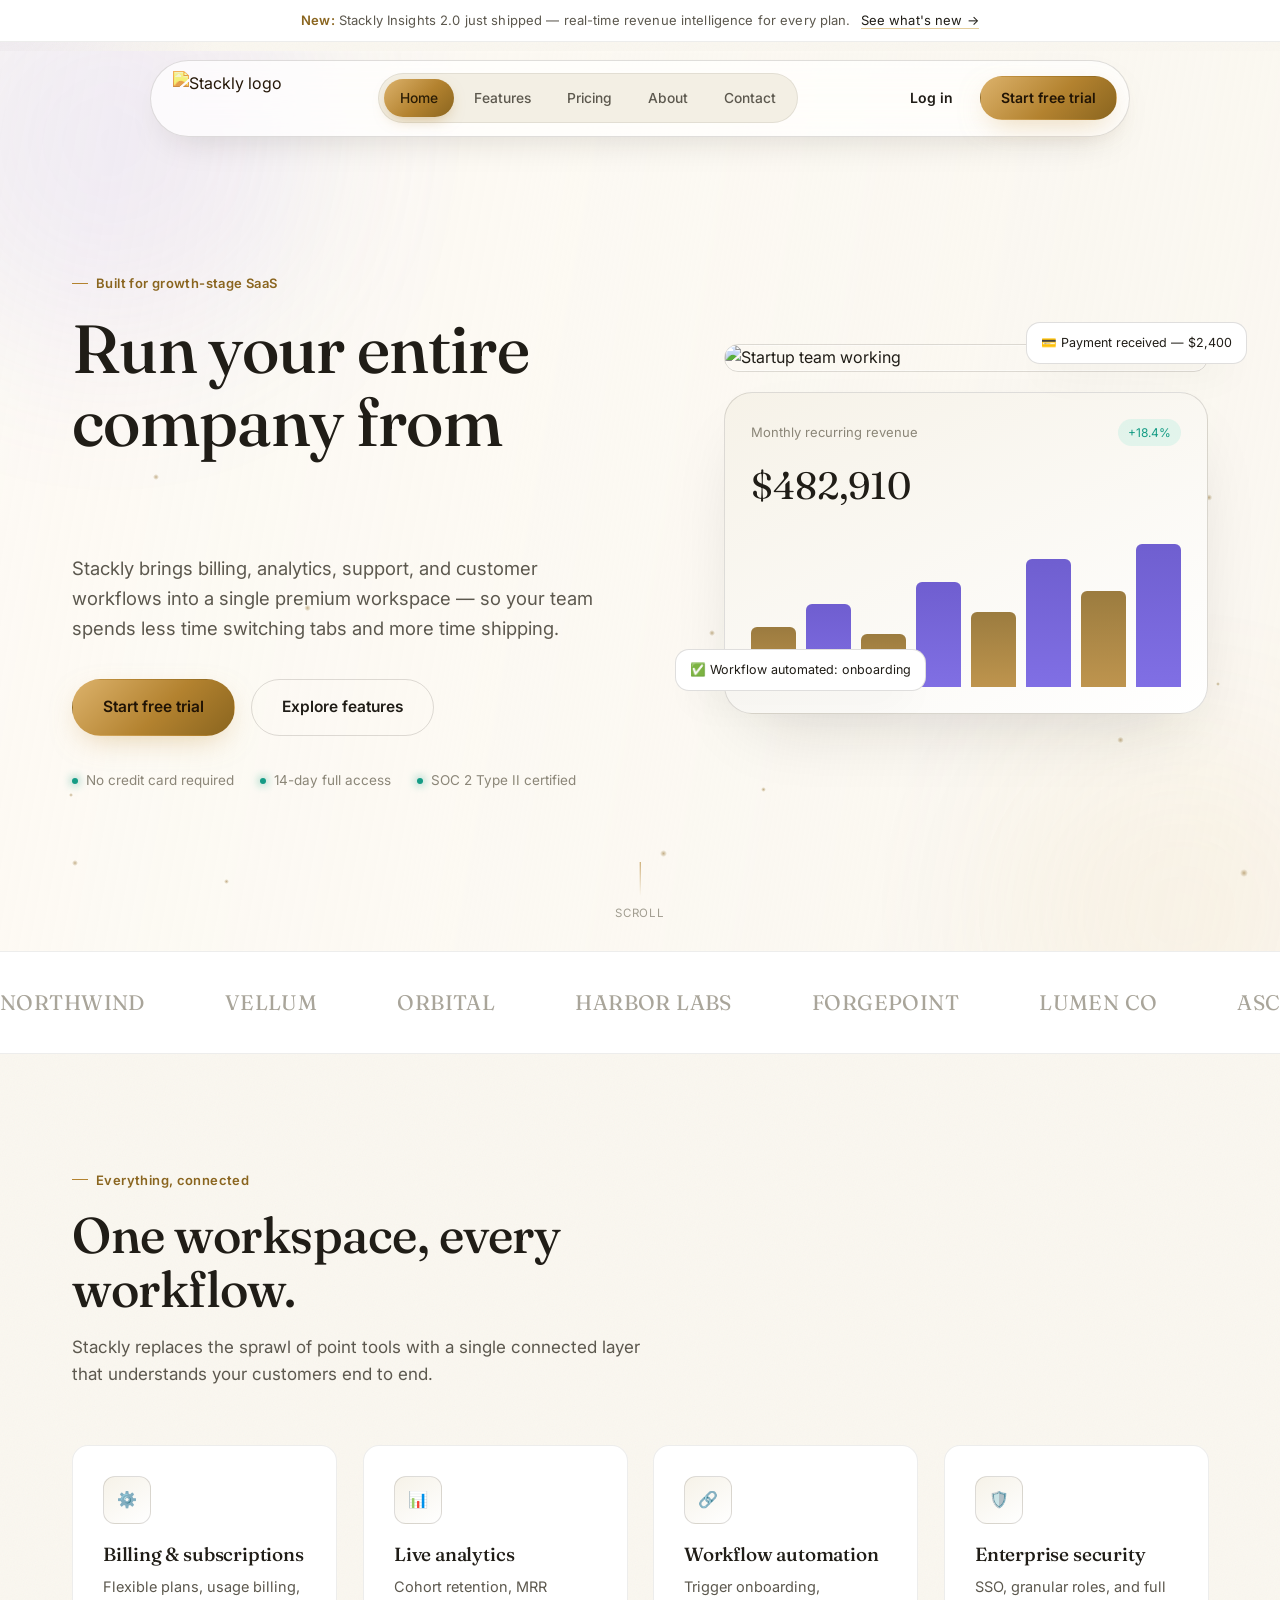
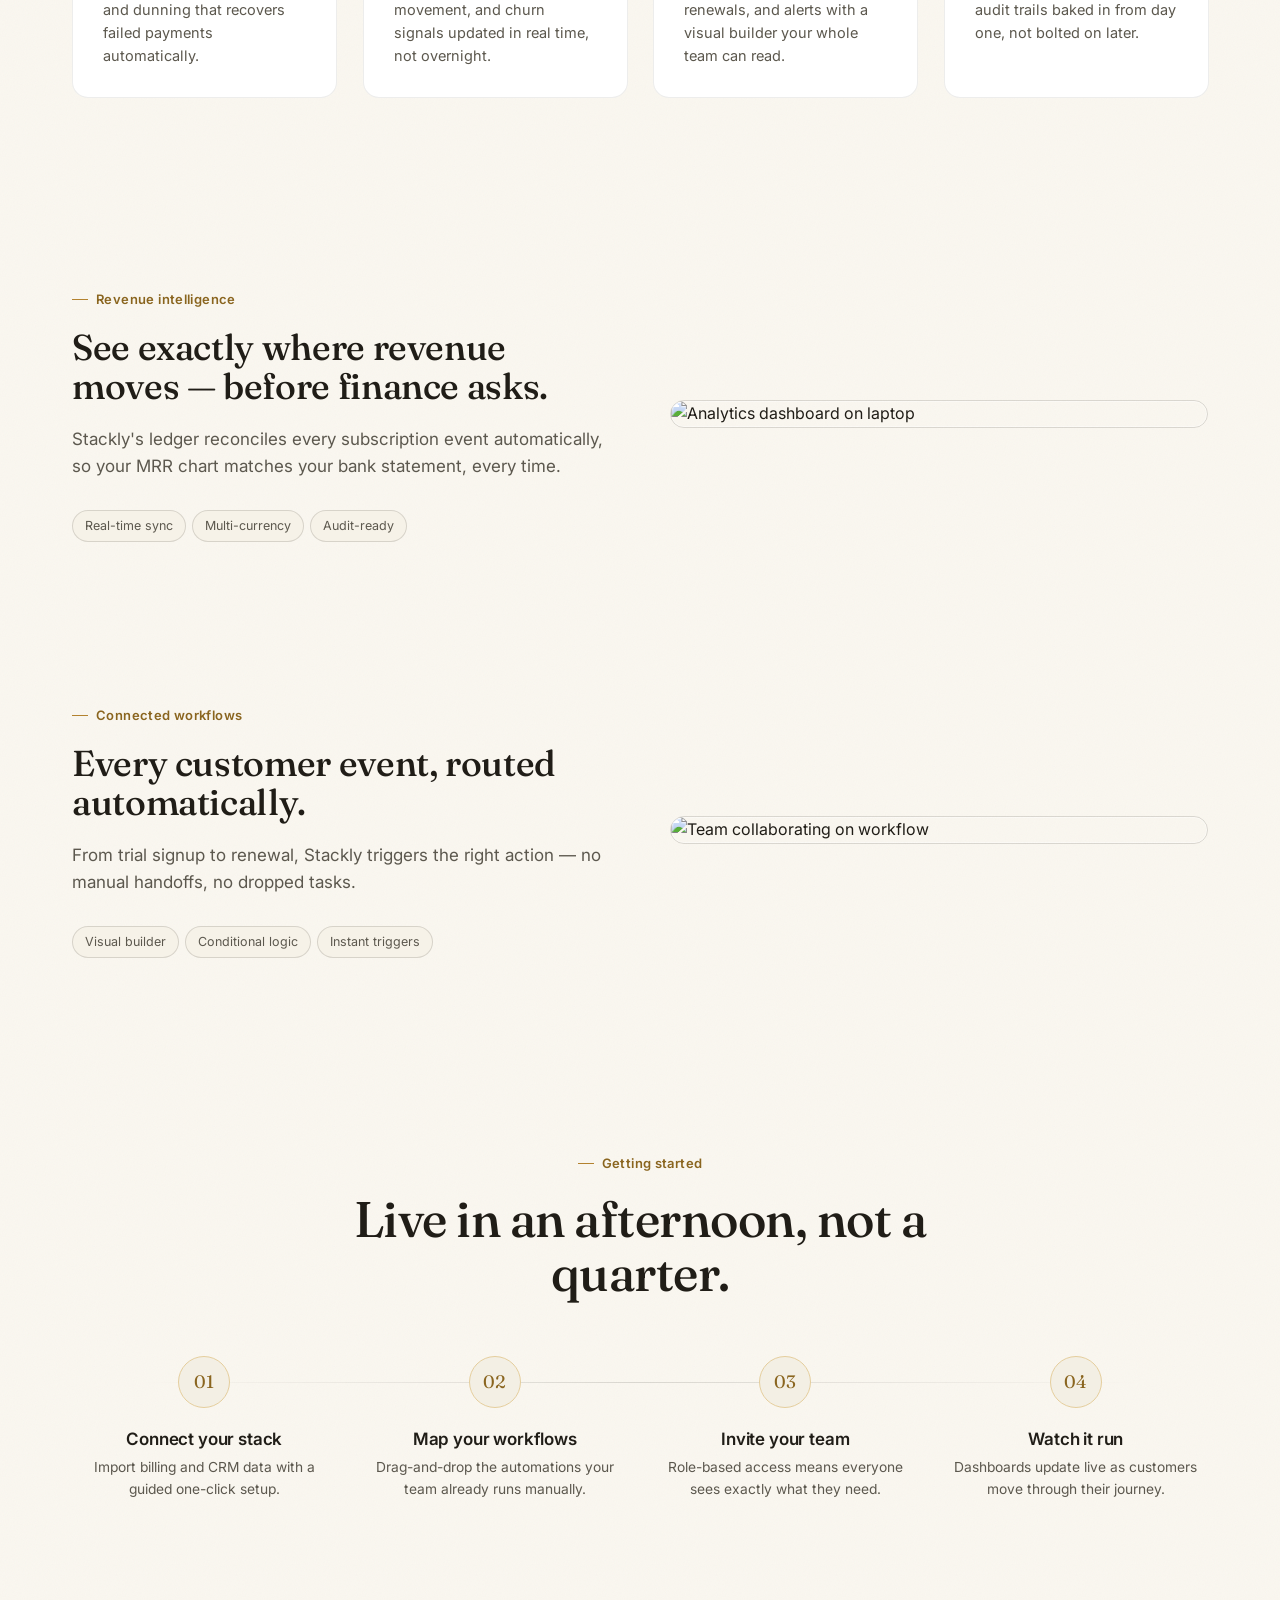
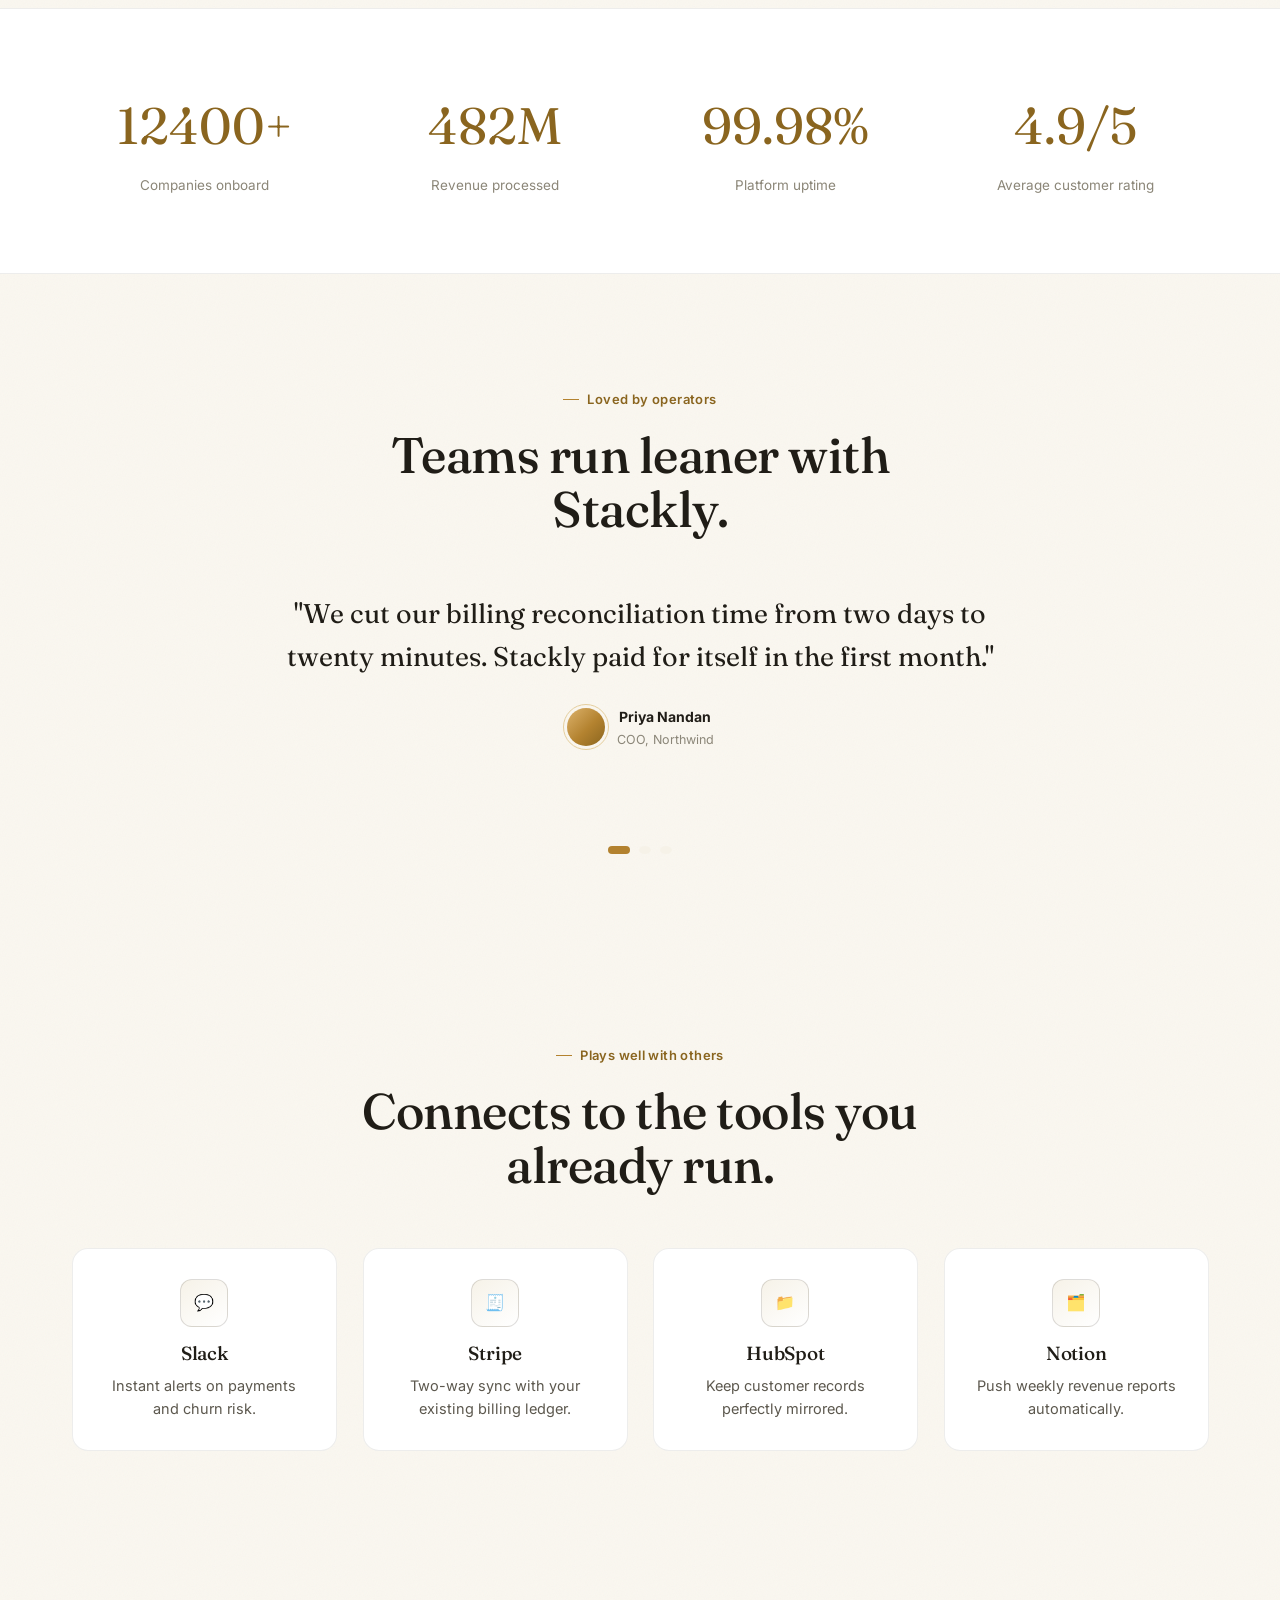
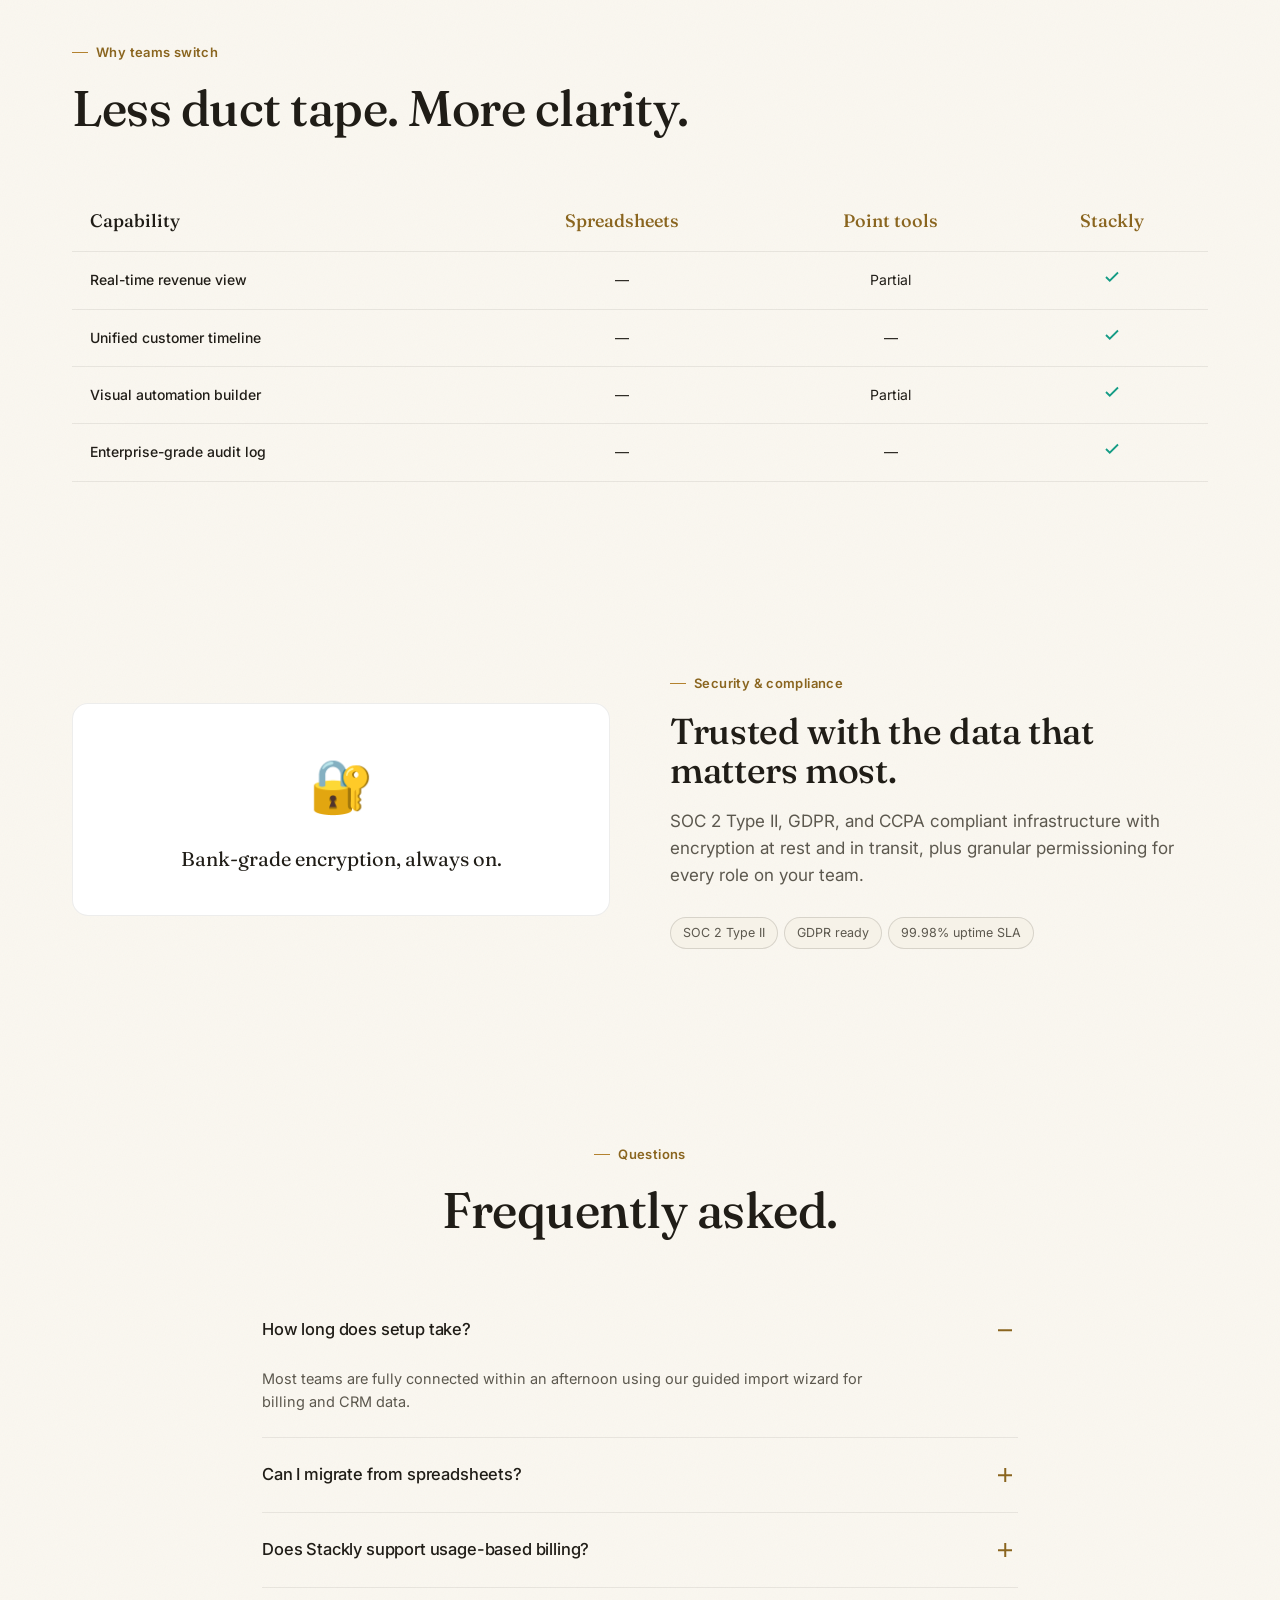
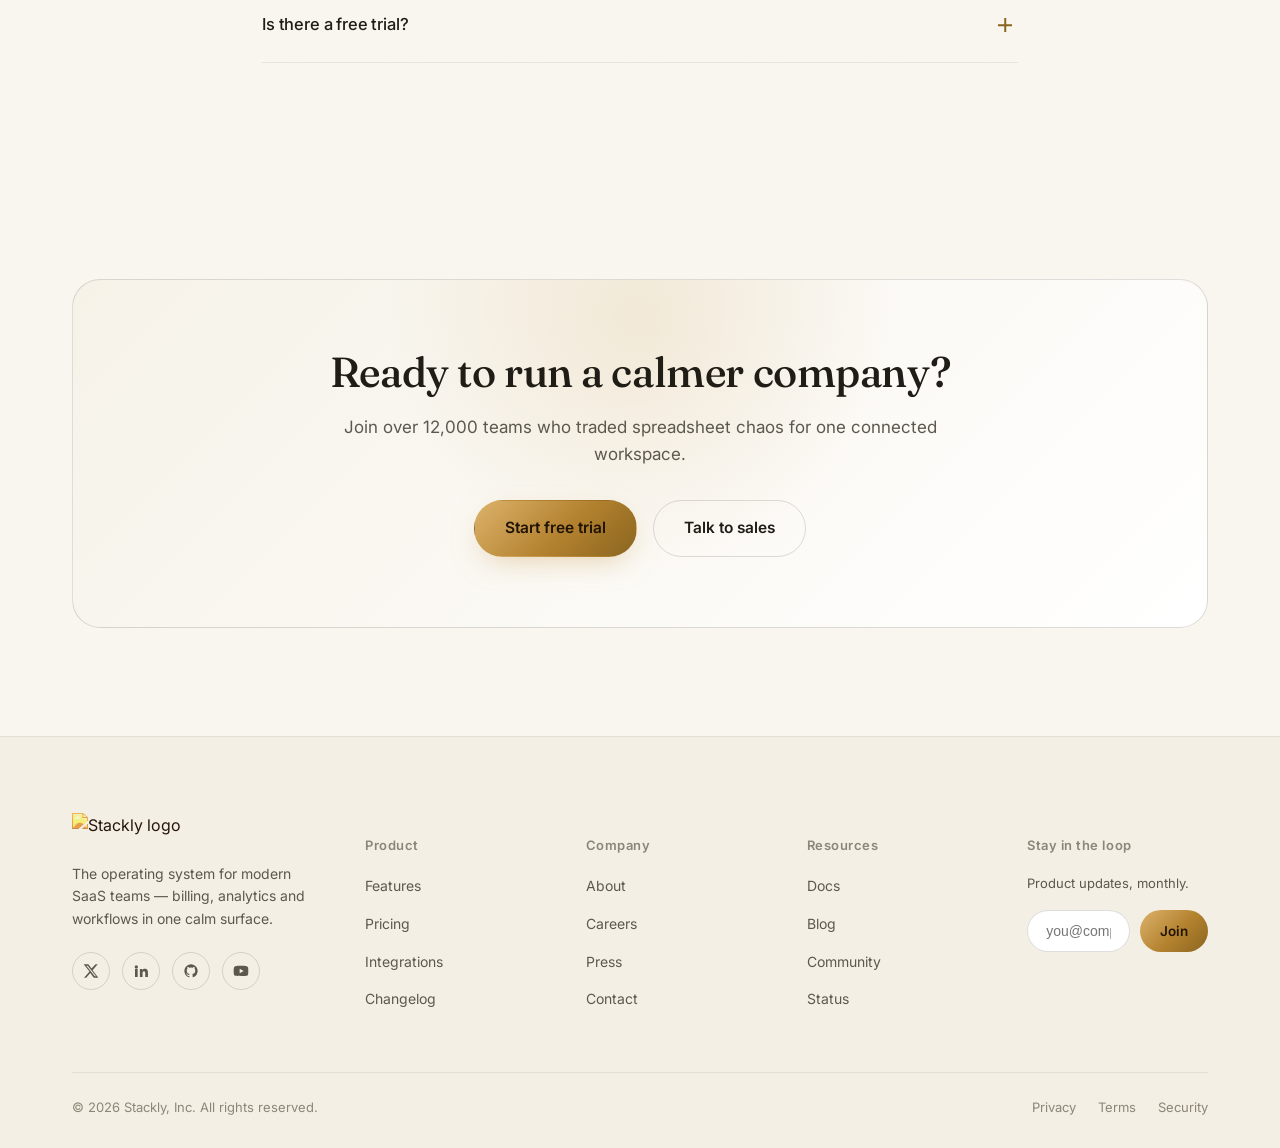
==== commit 86bb205b: "update" ====
--- a/index.html
+++ b/index.html
@@ -33,7 +33,7 @@
       <a href="contact.html">Contact</a>
     </div>
     <div class="nav-cta">
-      <a href="contact.html" class="btn btn-ghost">Log in</a>
+      <a href="login.html" class="btn btn-ghost">Log in</a>
       <a href="pricing.html" class="btn btn-primary"><span>Start free trial</span></a>
       <button class="burger" aria-label="Menu"><span></span><span></span><span></span></button>
     </div>
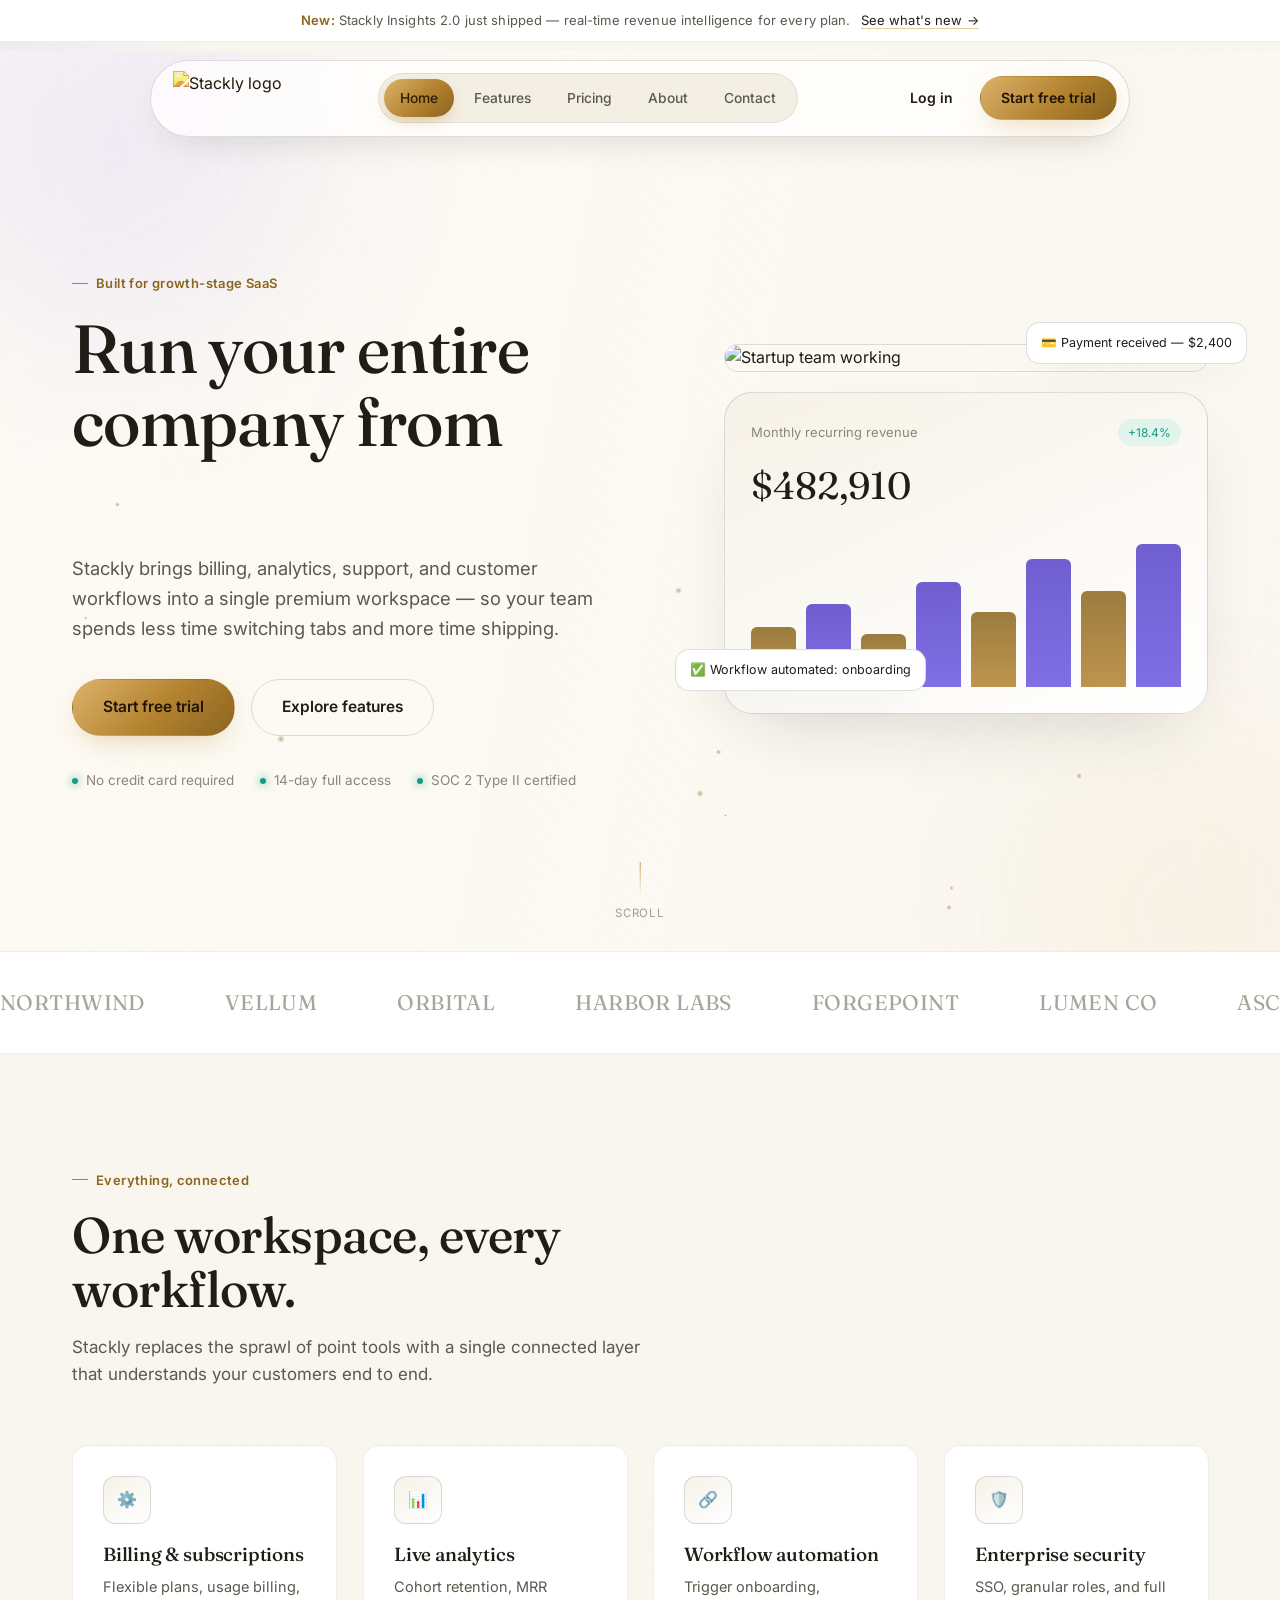
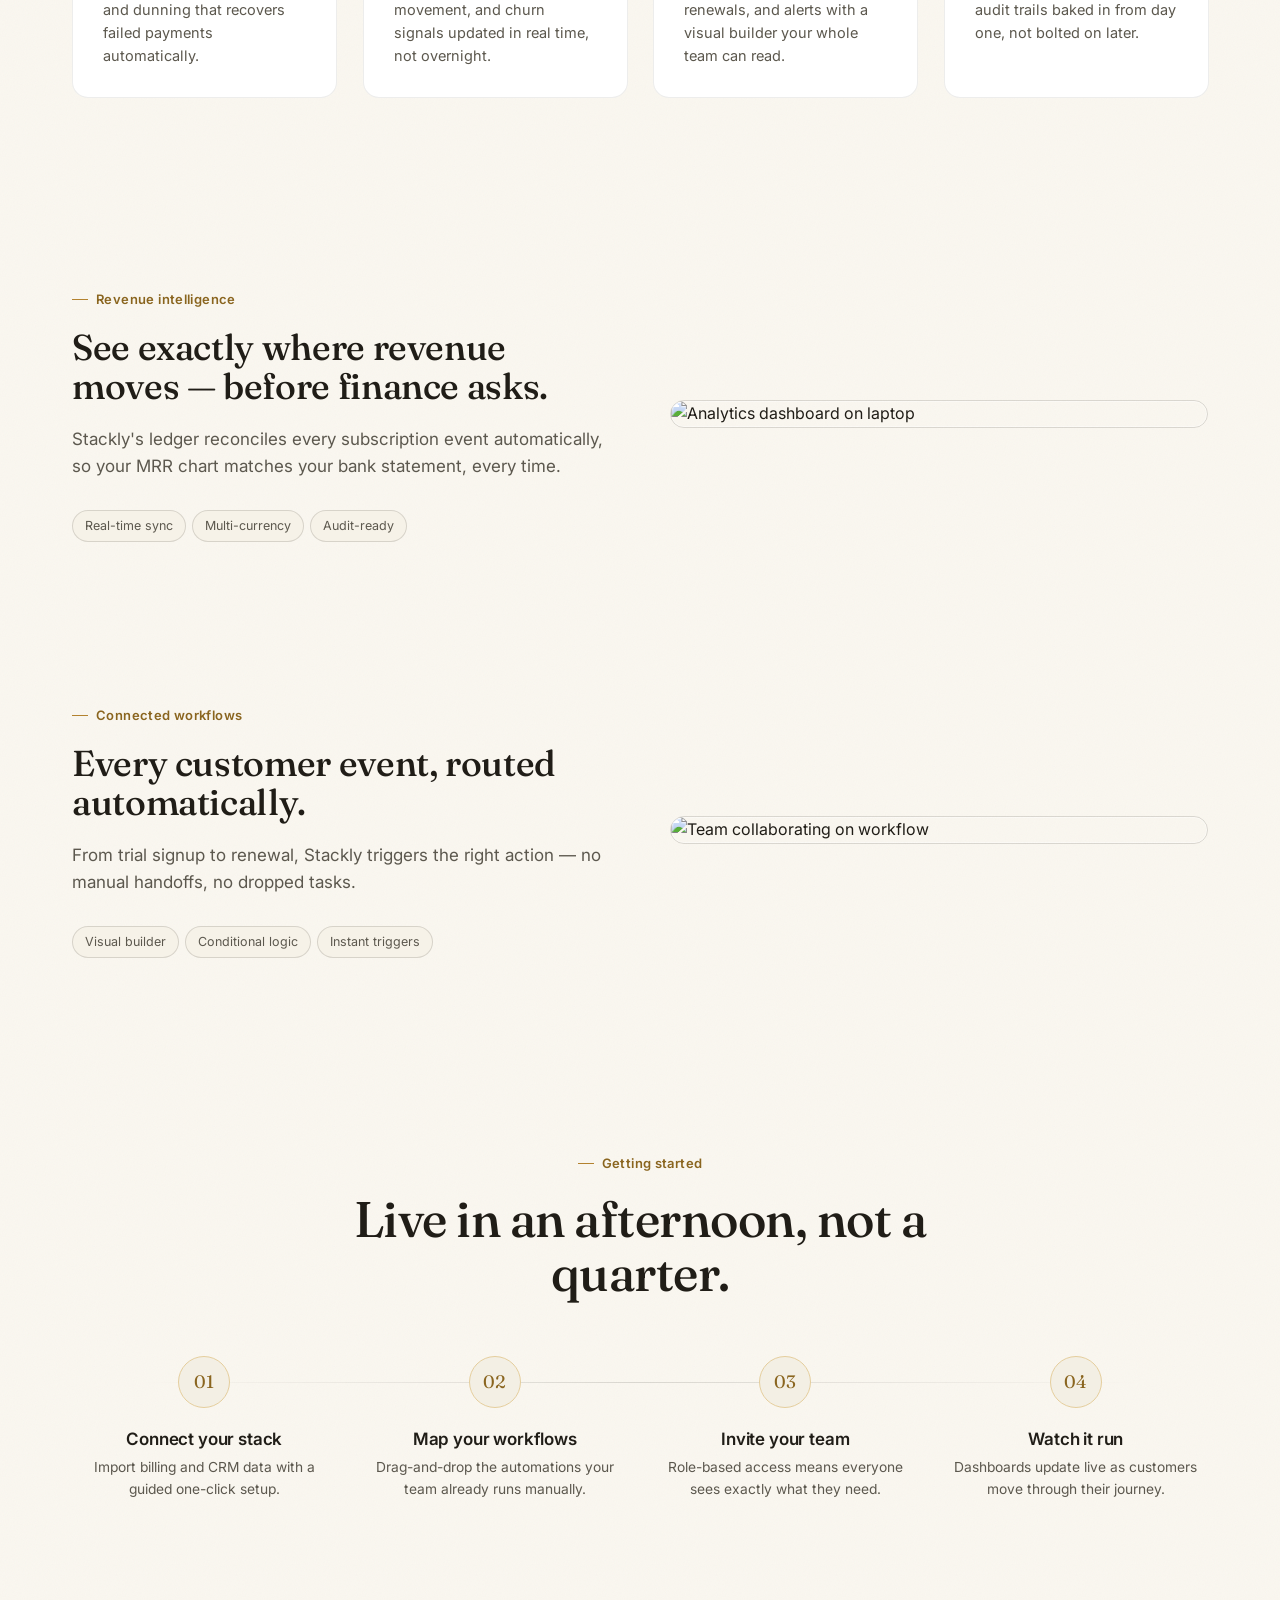
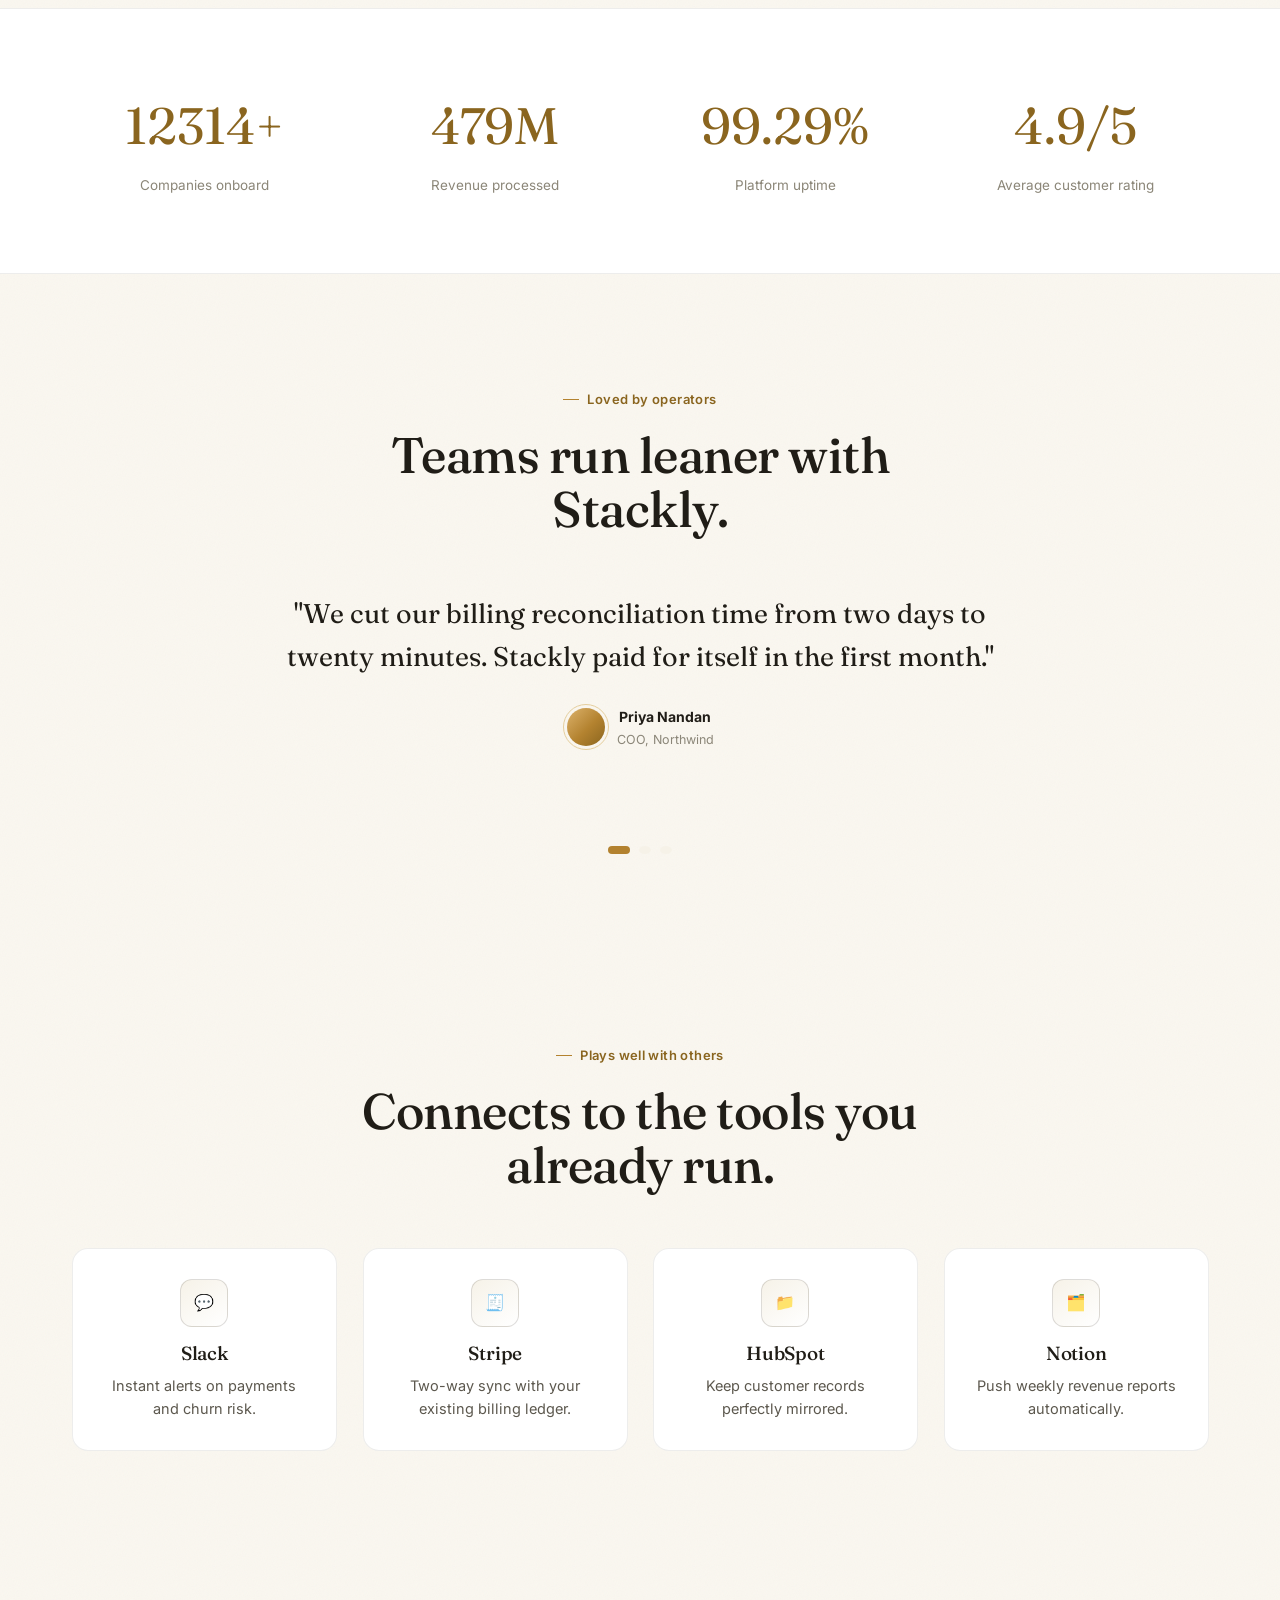
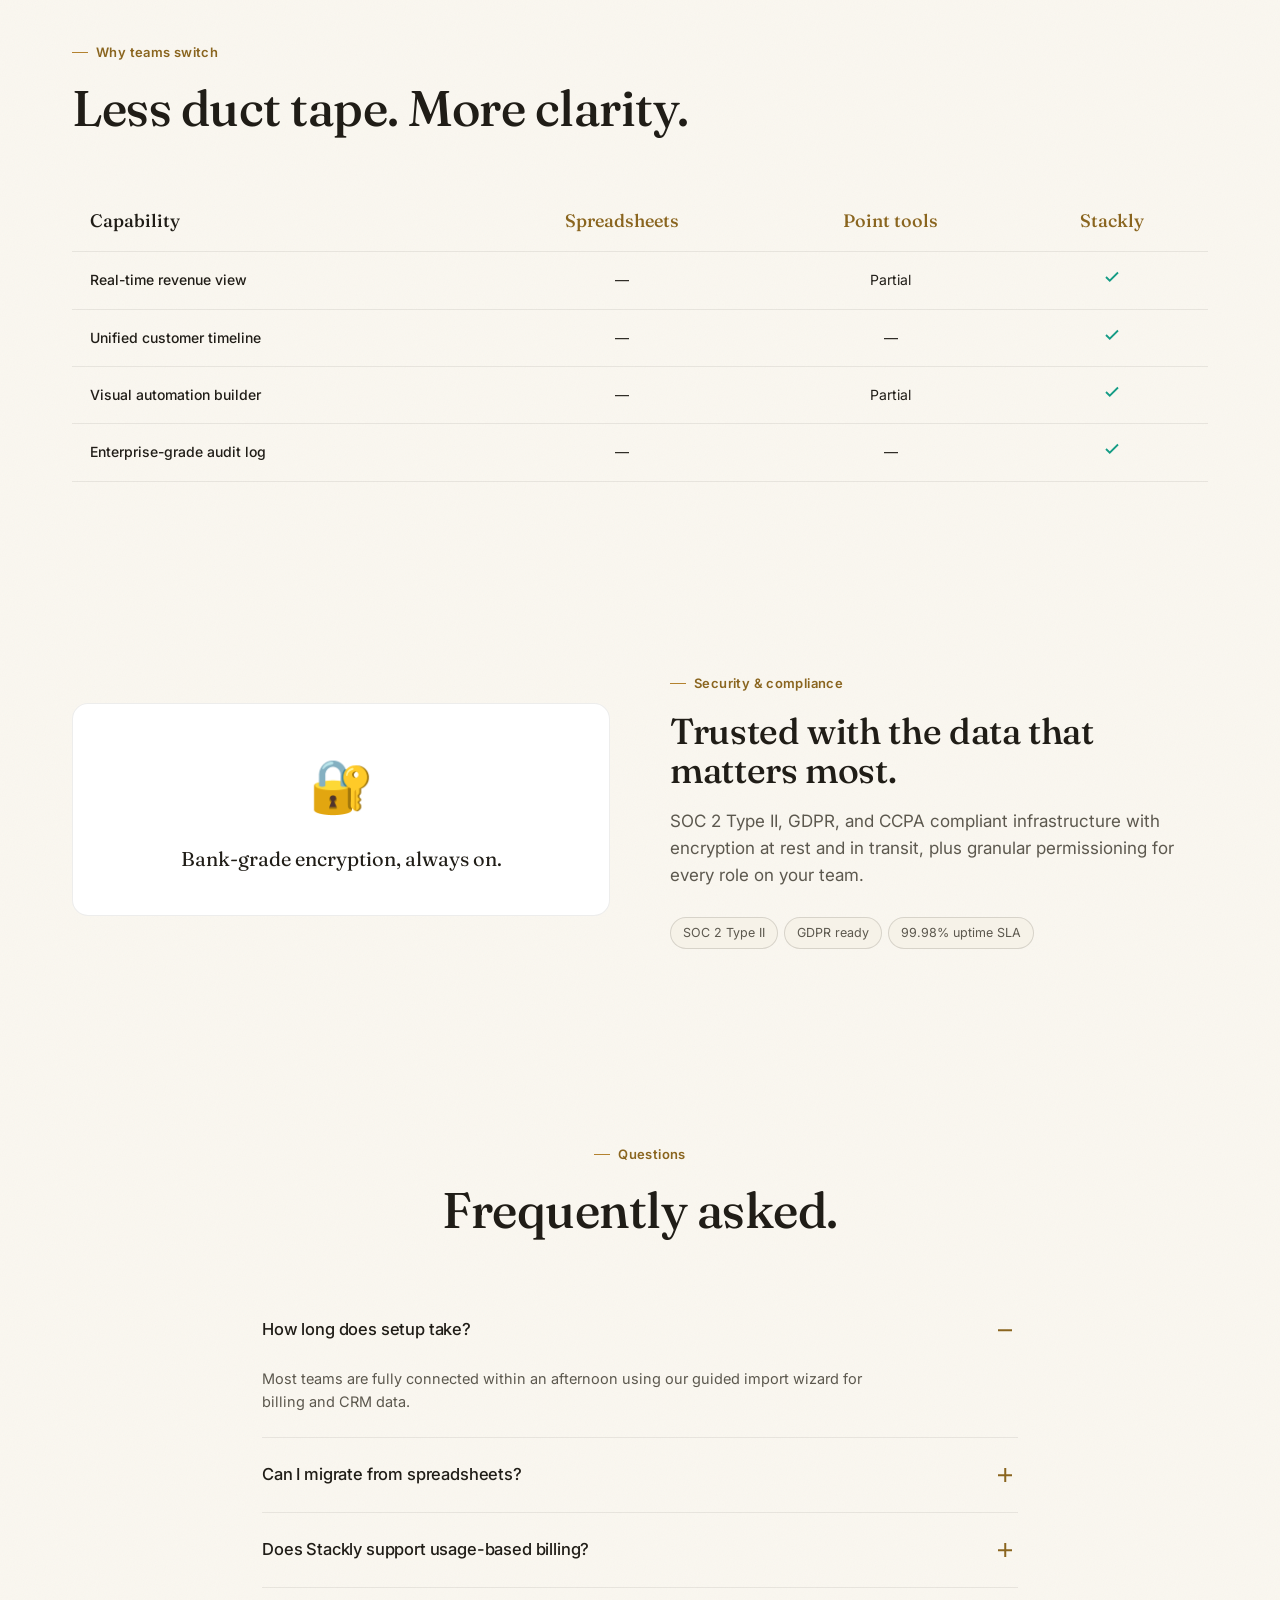
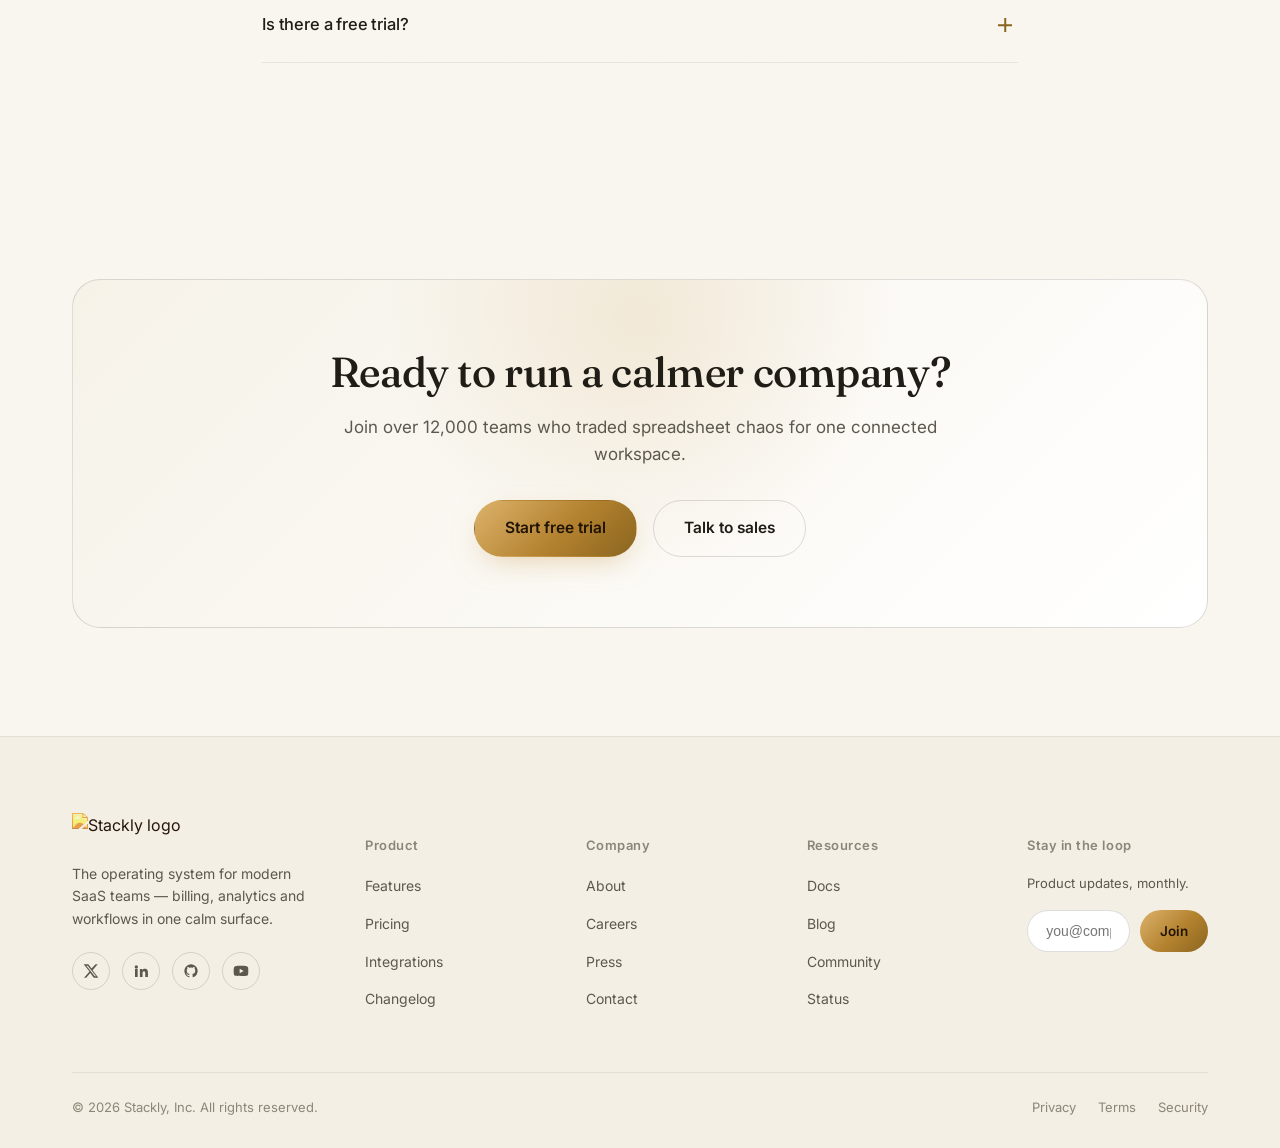
==== commit fe4909d6: "update" ====
--- a/index.html
+++ b/index.html
@@ -321,7 +321,7 @@
   <div class="container">
     <div class="footer-top">
       <div class="footer-brand">
-        <img class="logo-tint" src="https://wsrv.nl/?url=https://snabsolutions.in/wp-content/uploads/2026/02/stackly-snab-solutions.png&w=260&h=104&output=webp&q=80&fit=inside" alt="Stackly logo">
+        <a href="index.html"><img class="logo-tint" src="https://wsrv.nl/?url=https://snabsolutions.in/wp-content/uploads/2026/02/stackly-snab-solutions.png&w=260&h=104&output=webp&q=80&fit=inside" alt="Stackly logo"></a>
         <p>The operating system for modern SaaS teams — billing, analytics and workflows in one calm surface.</p>
         <div class="social-row">
           <a href="404.html" aria-label="X"><svg viewBox="0 0 24 24" fill="currentColor"><path d="M18.9 2H22l-7.6 8.7L23 22h-6.8l-5.3-6.9L4.8 22H1.6l8.1-9.3L1 2h7l4.8 6.3L18.9 2Zm-1.2 18h1.9L7 4h-2l12.7 16Z"/></svg></a>
--- a/styles.css
+++ b/styles.css
@@ -771,10 +771,6 @@
   .hero-photo{ max-height: 150px; }
   .nav-links, .nav-cta .btn-ghost, .nav-cta .btn-primary{ display:none; }
 
-  /* Only the hamburger is visible in the header on mobile.
-     Every other button on the page is hidden — the header's own
-     nav actions live inside the hamburger menu instead. */
-  .btn:not(.mobile-menu-actions .btn){ display:none !important; }
   .to-top{ display:none !important; }
   .newsletter button{ display:none !important; }
 
